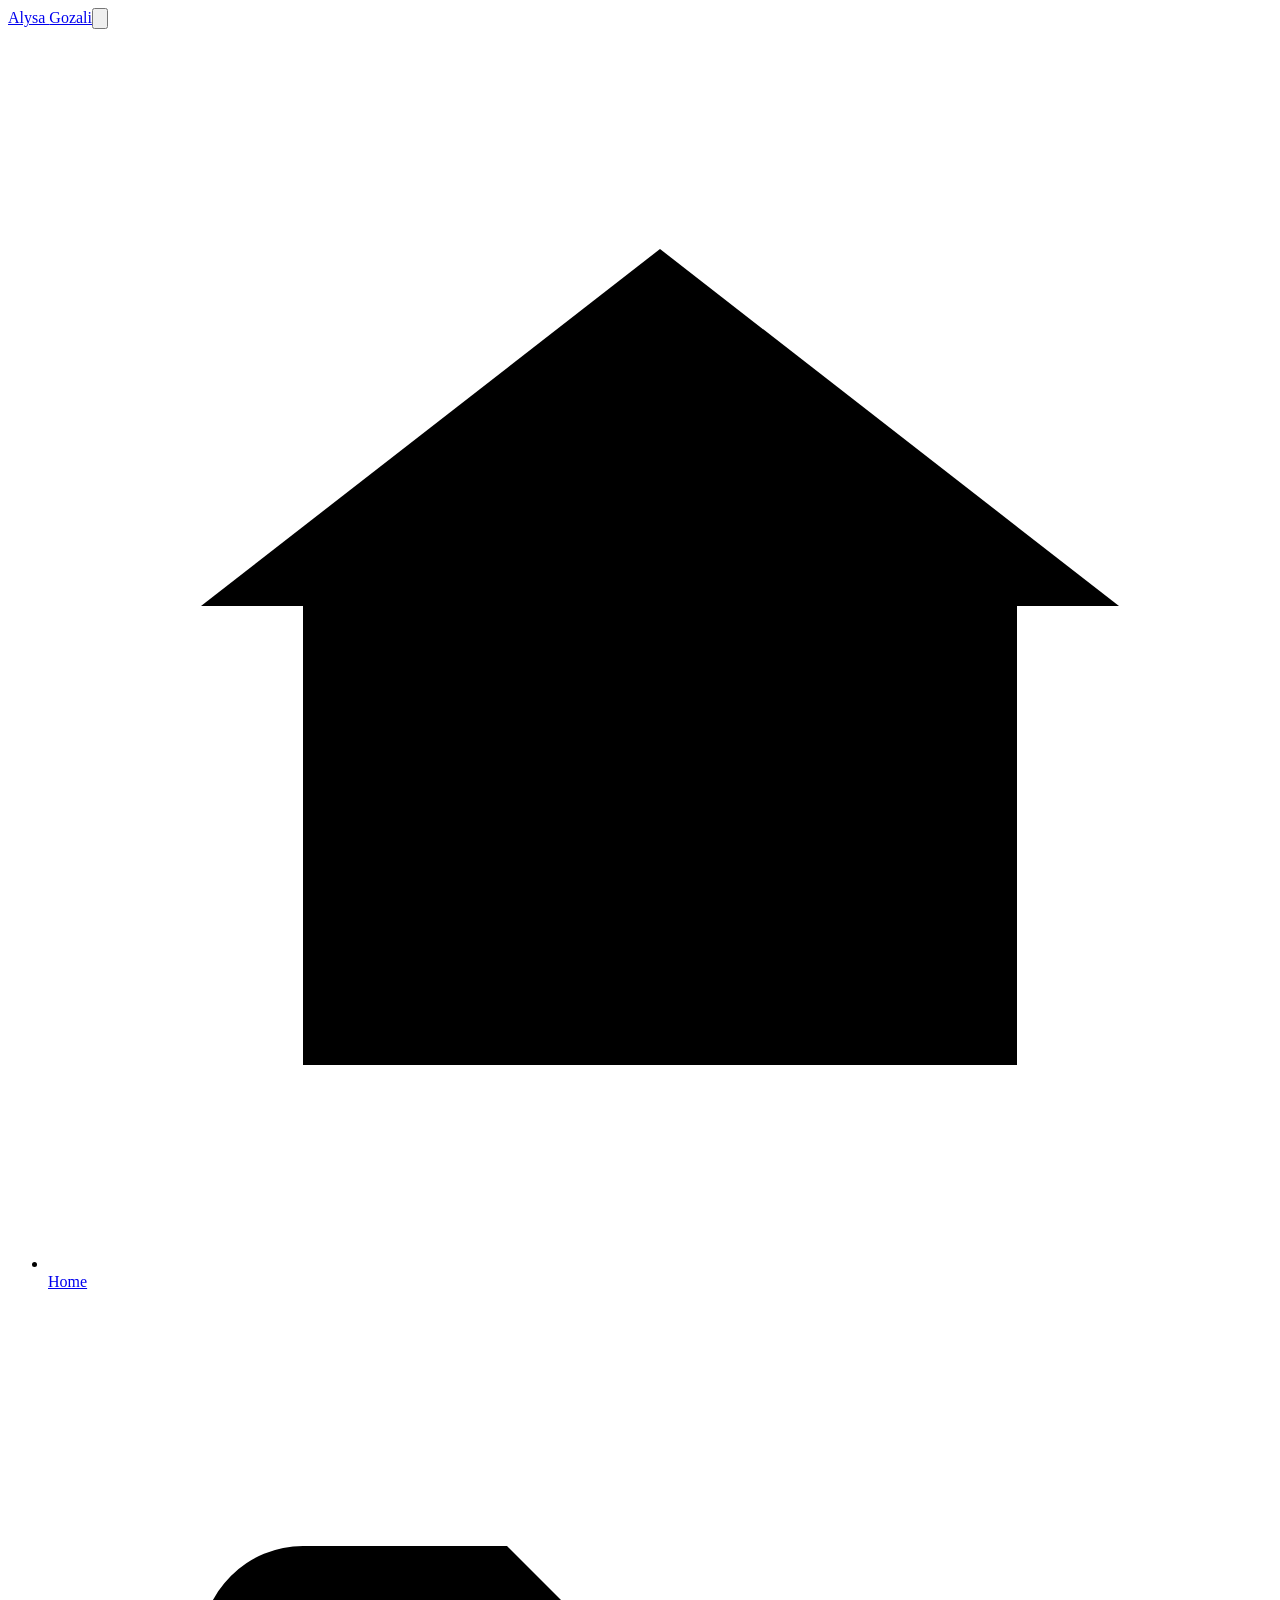
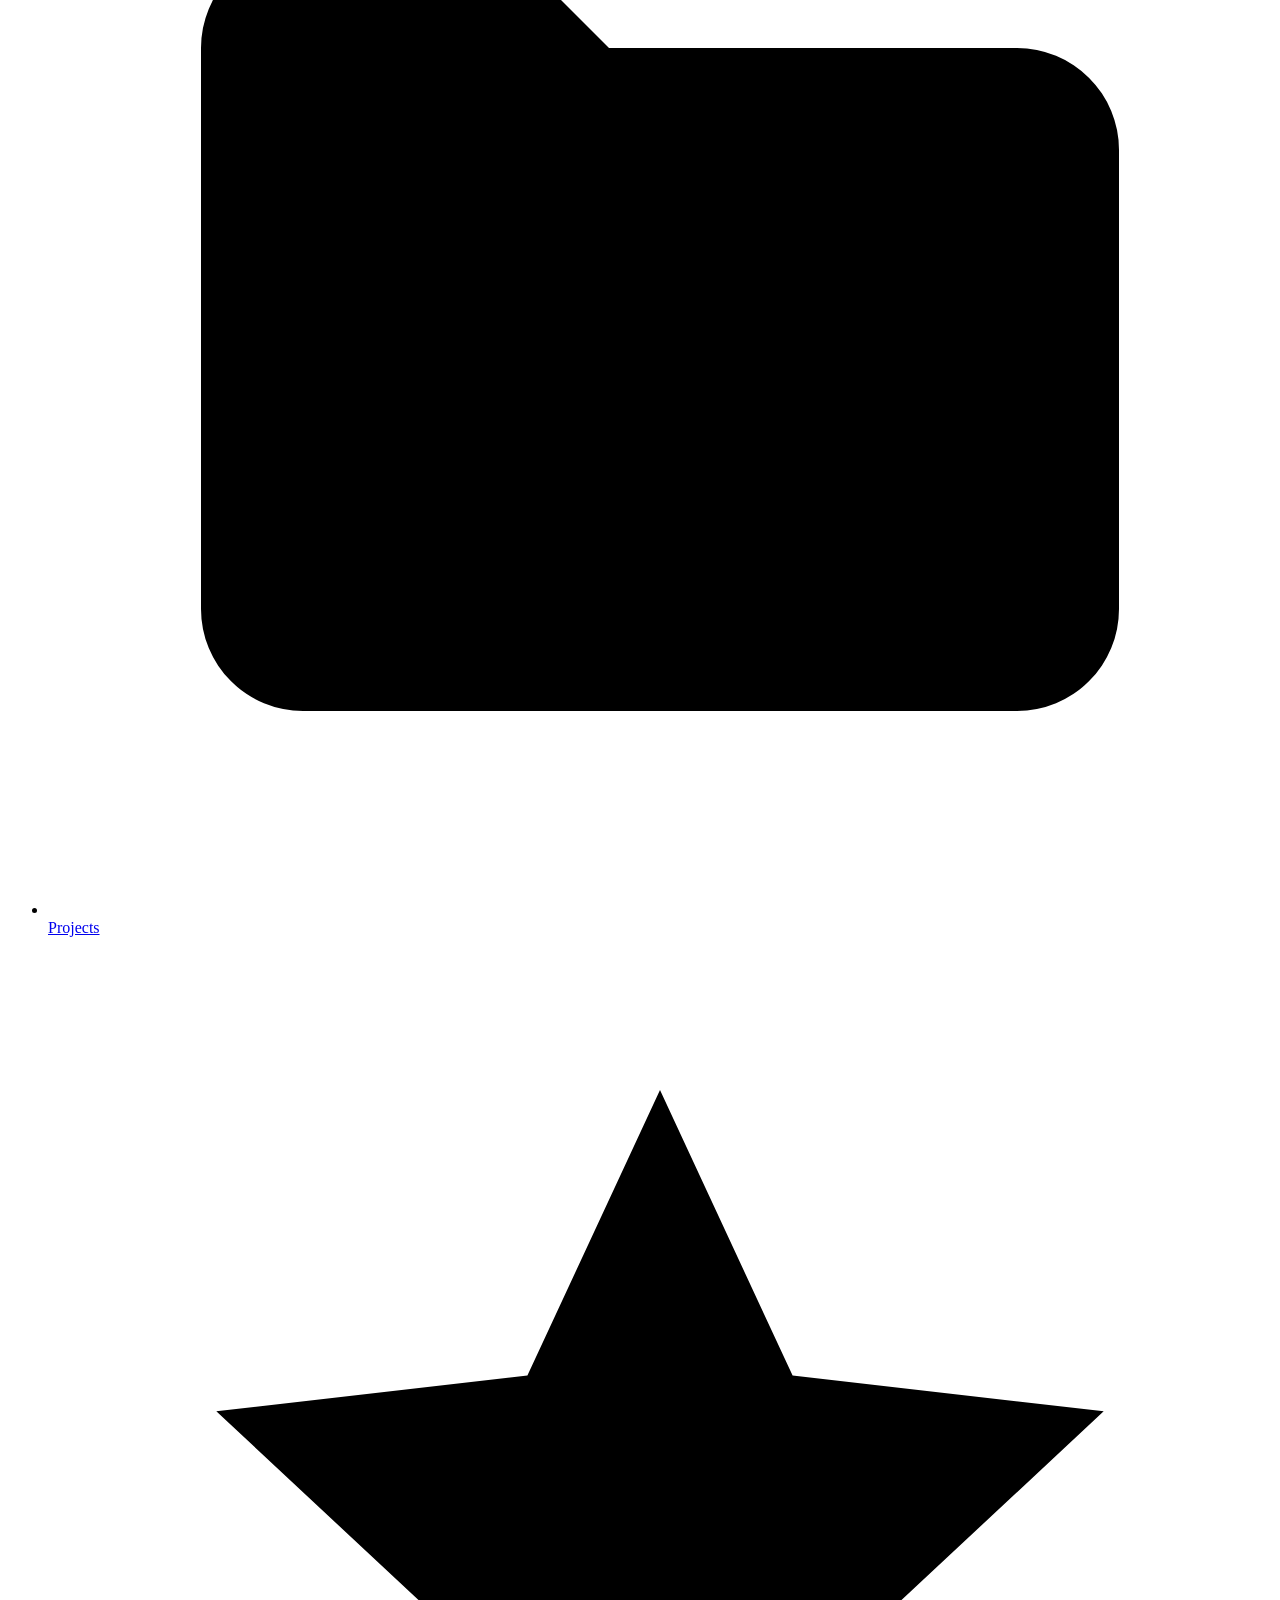
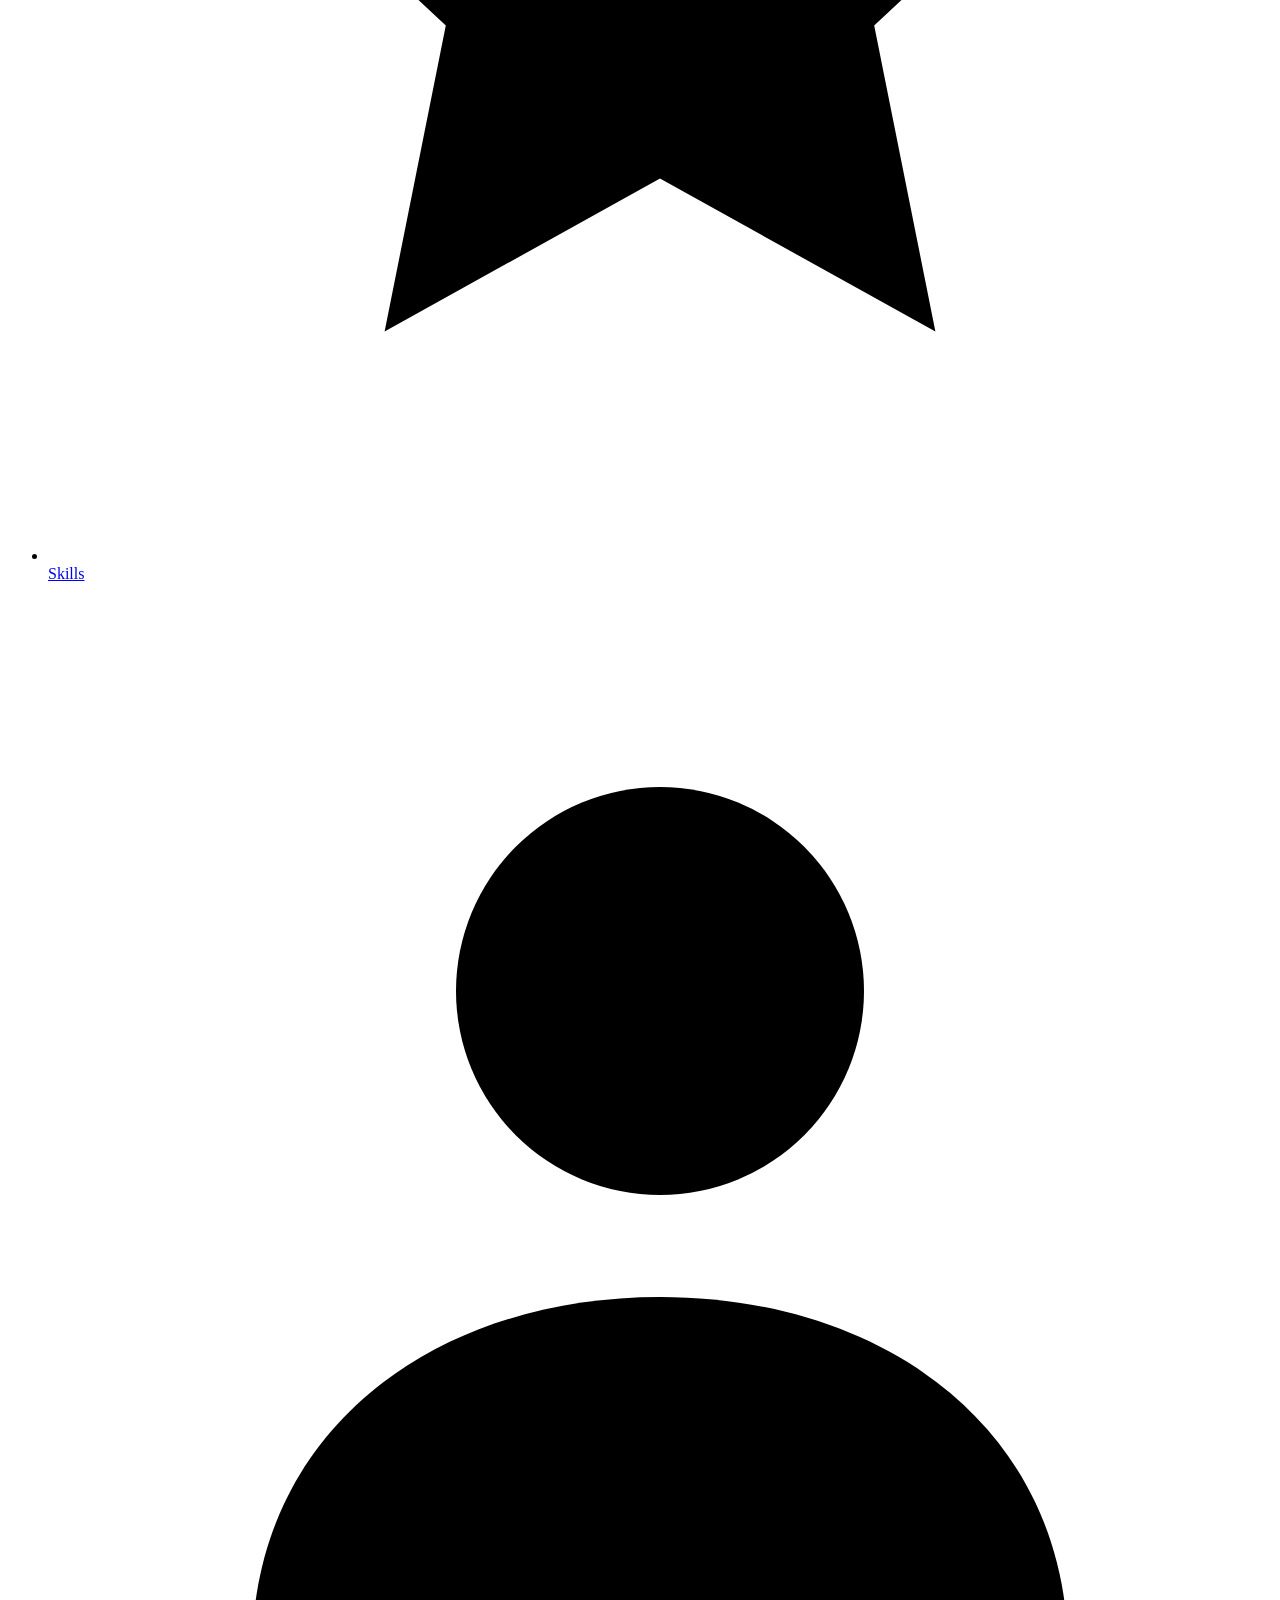
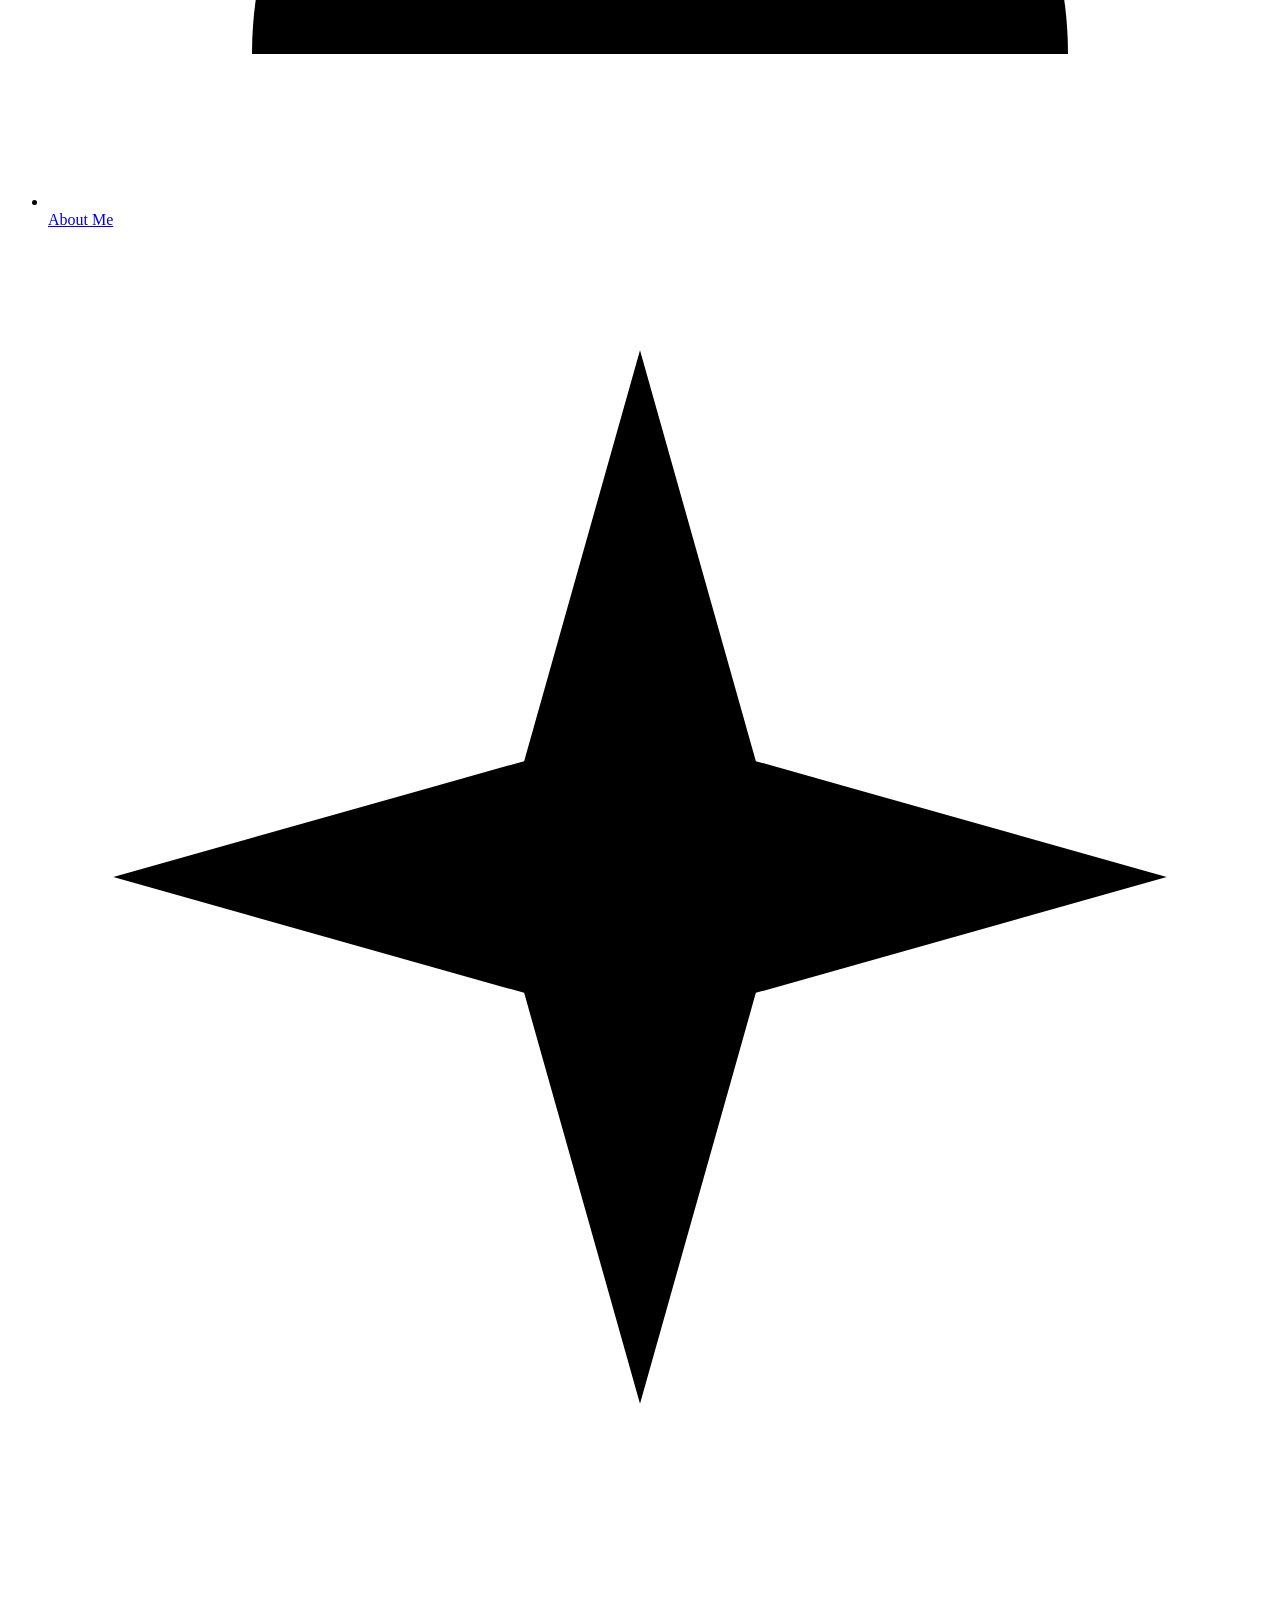
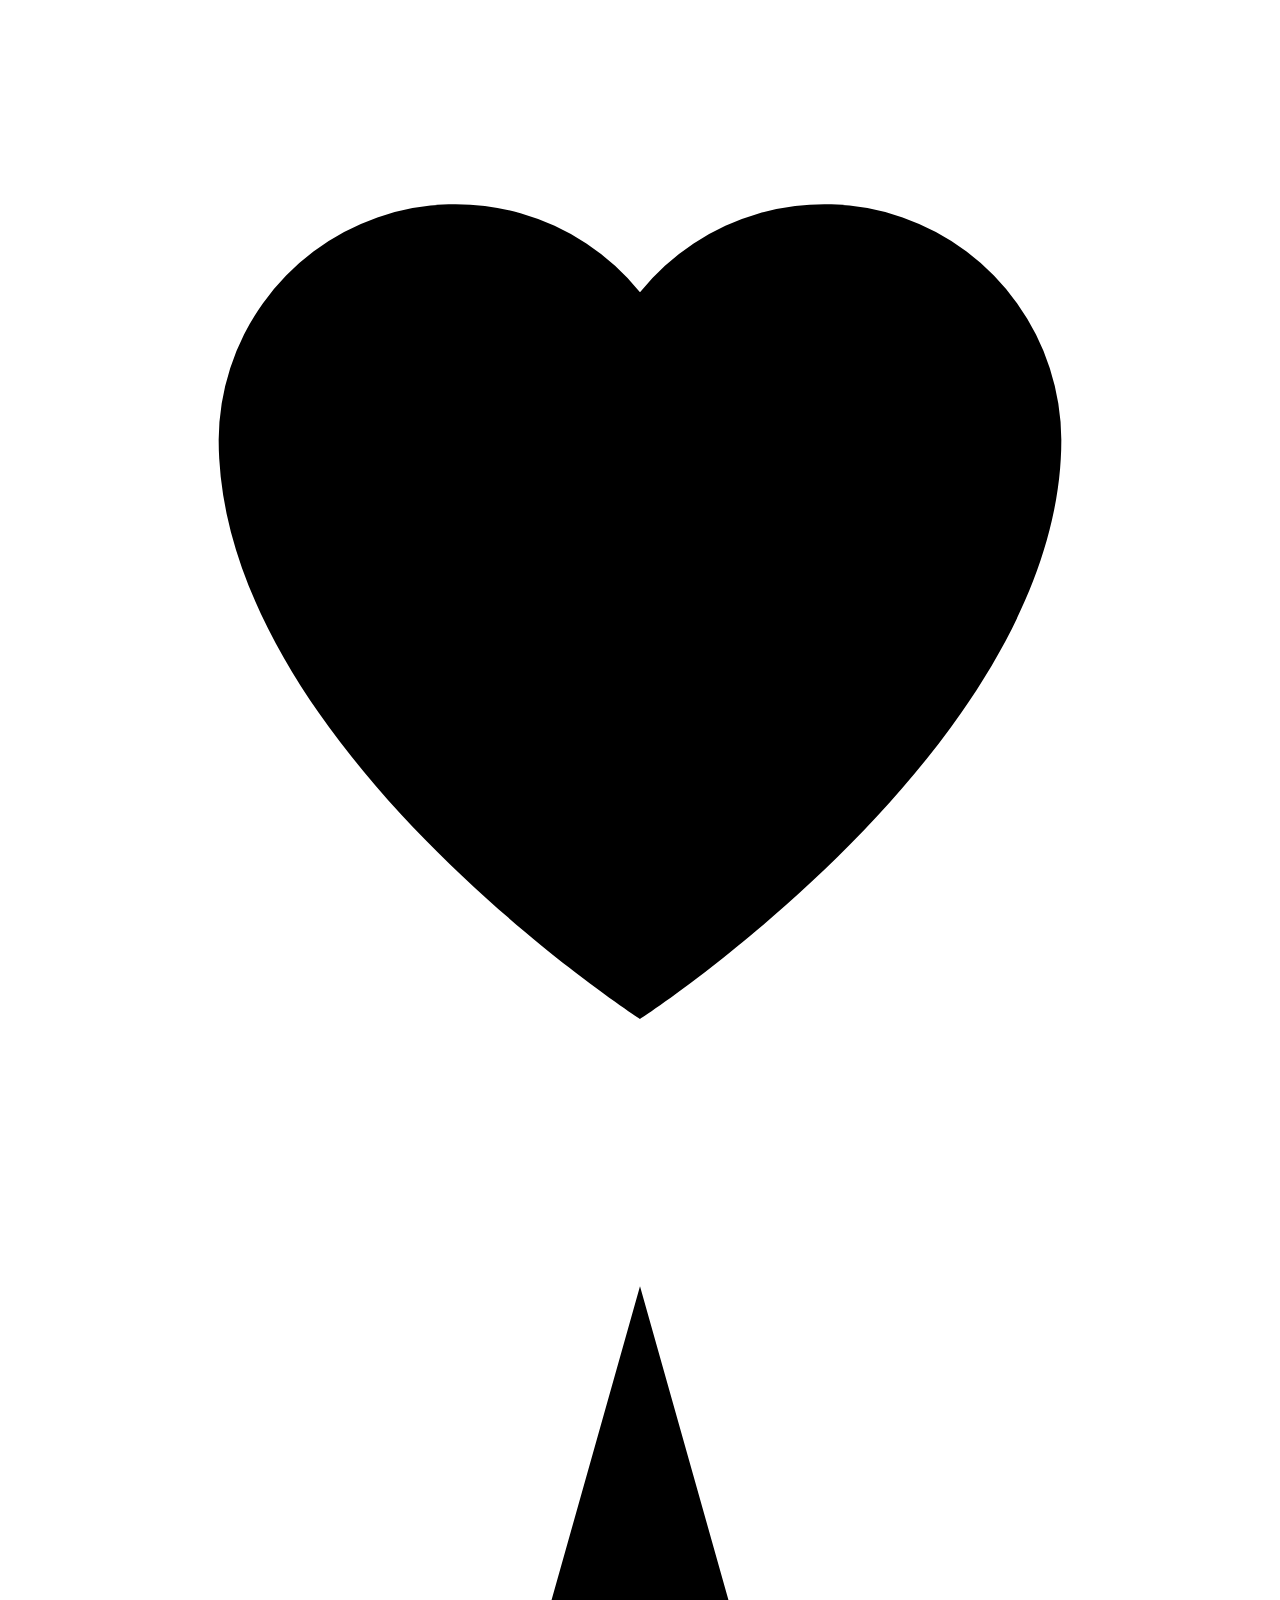
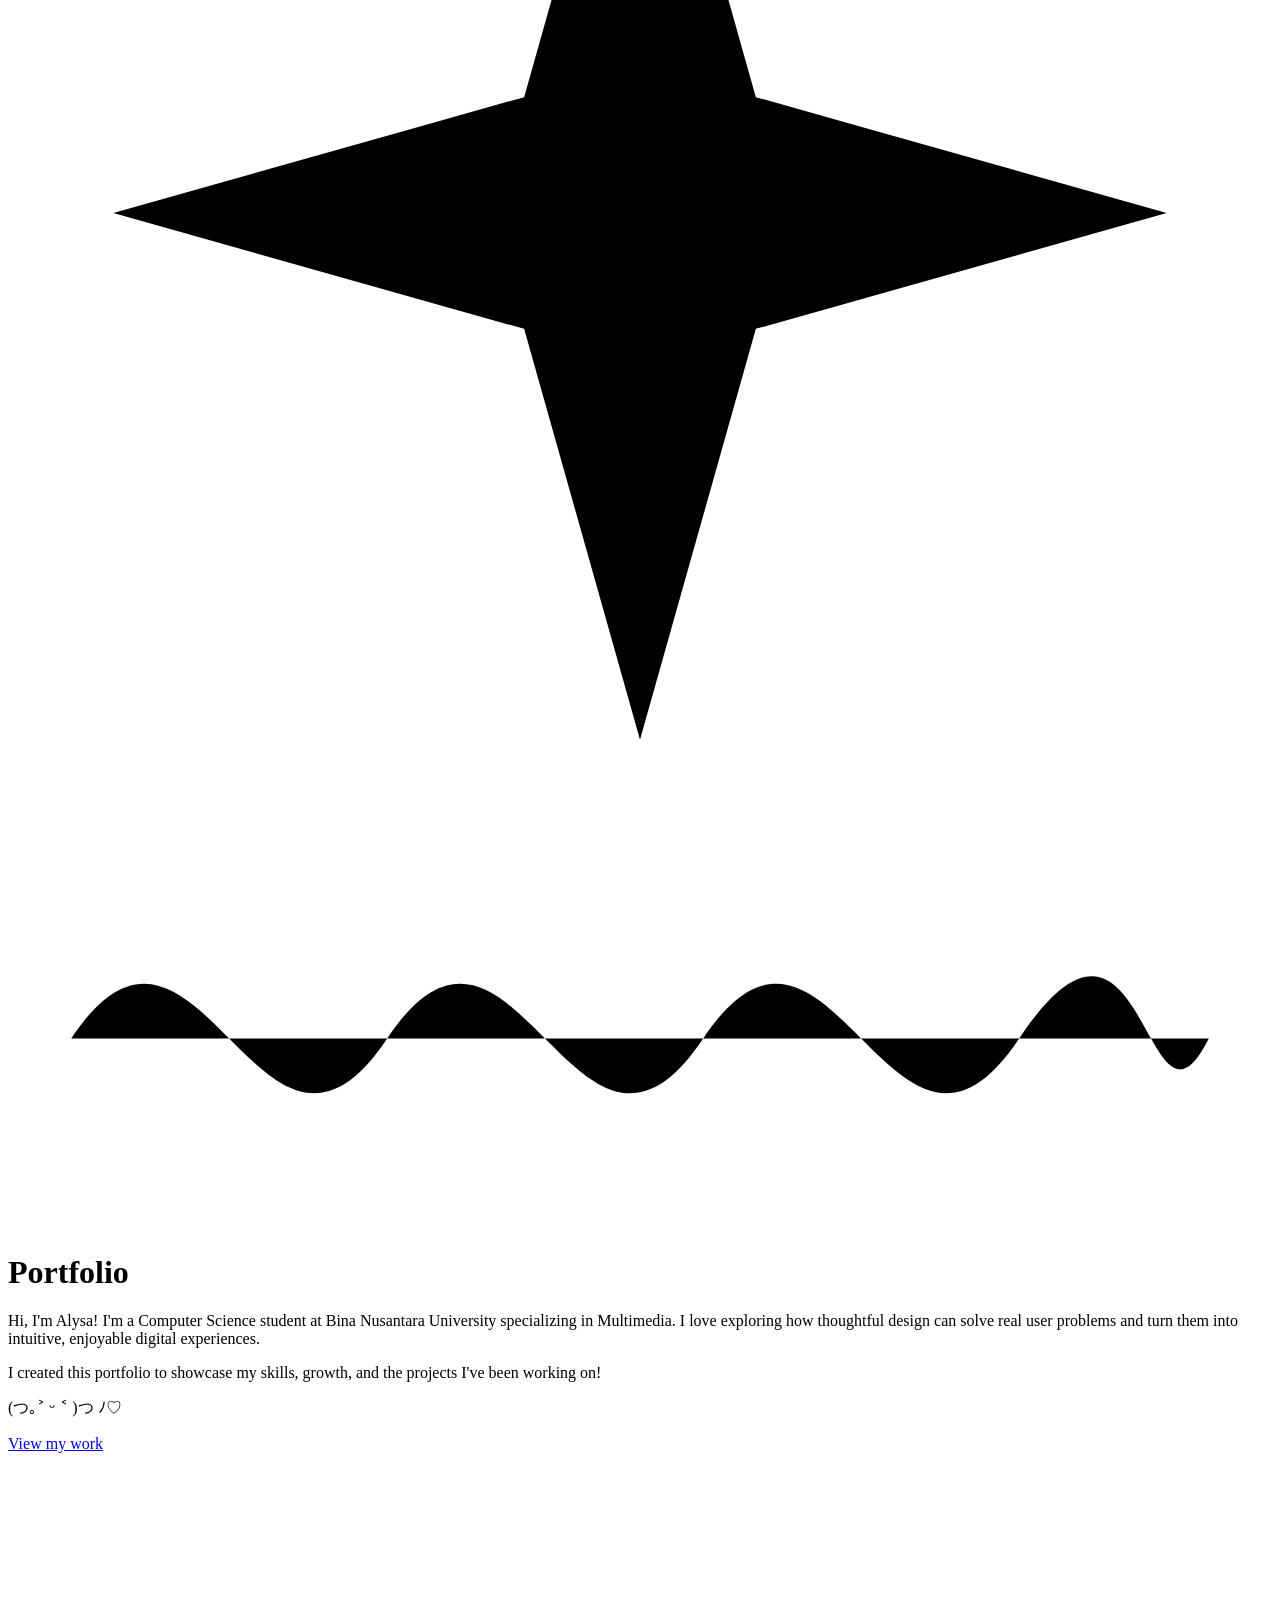
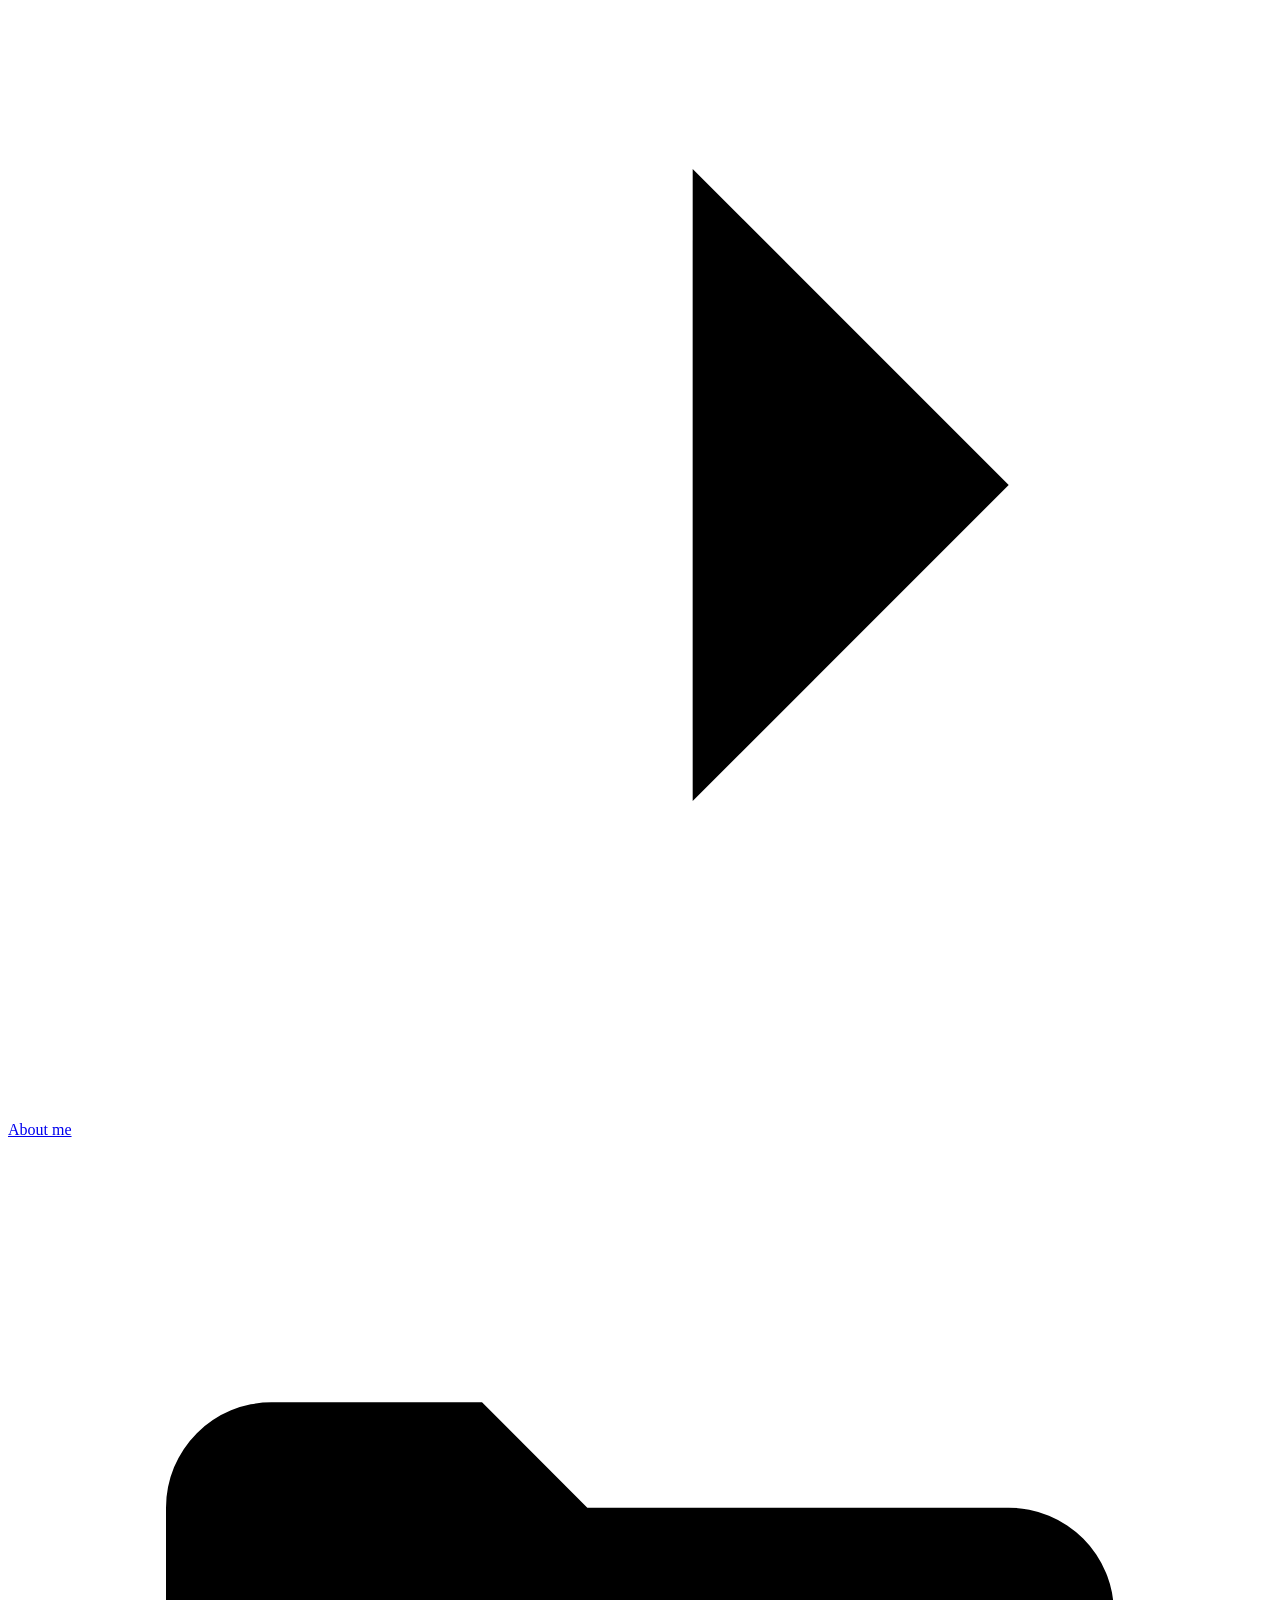
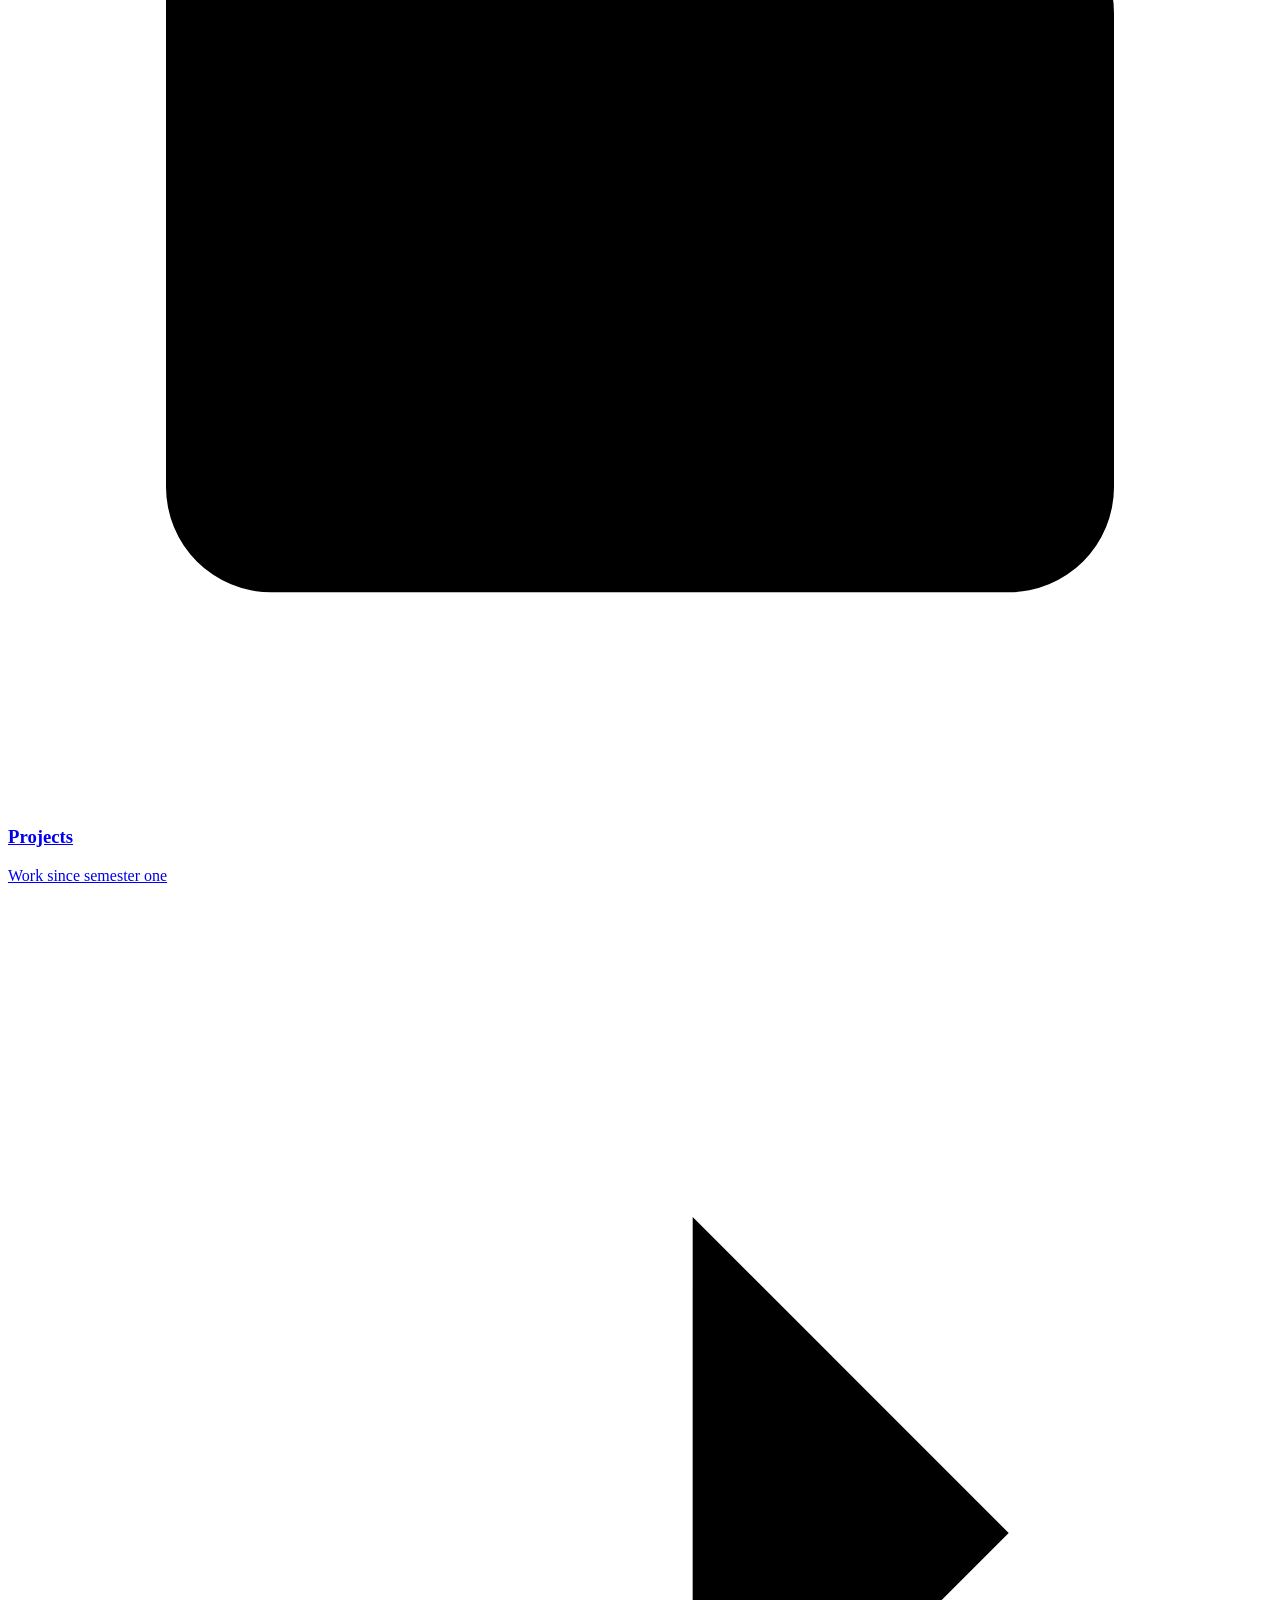
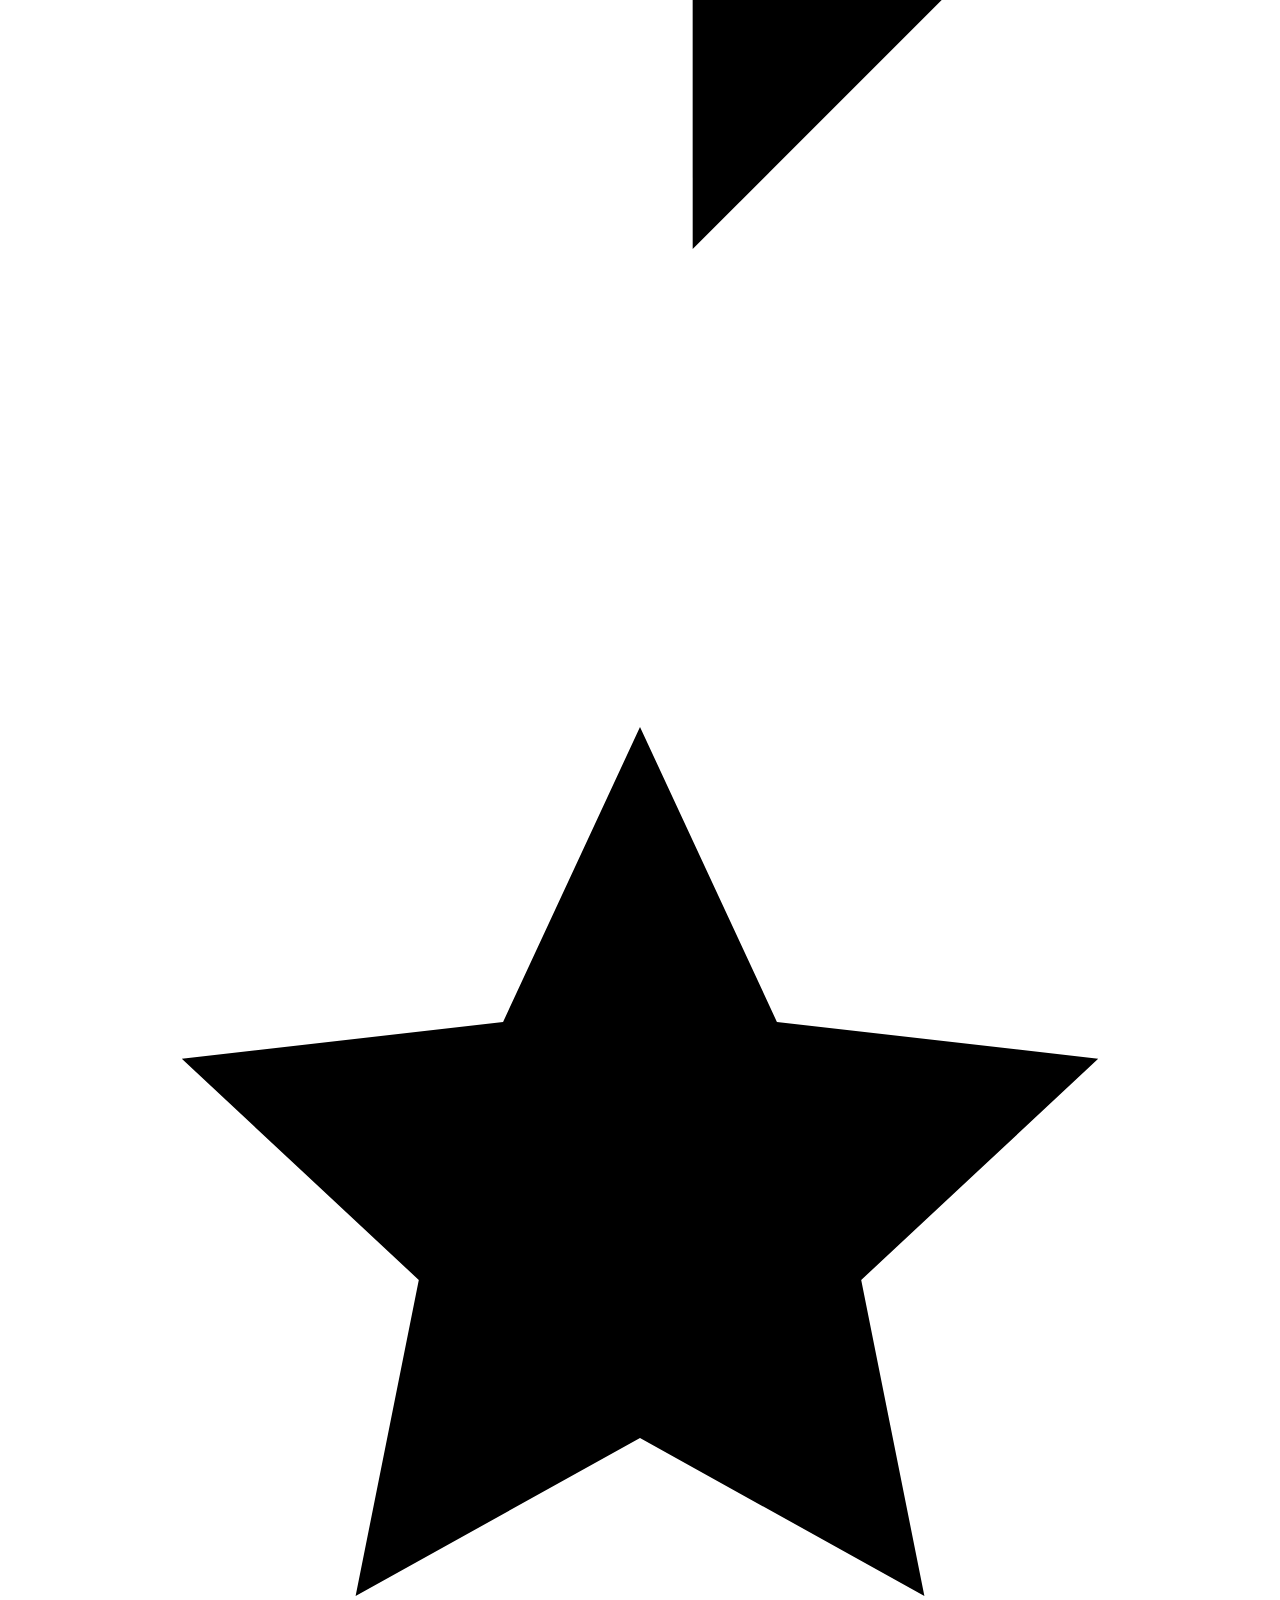
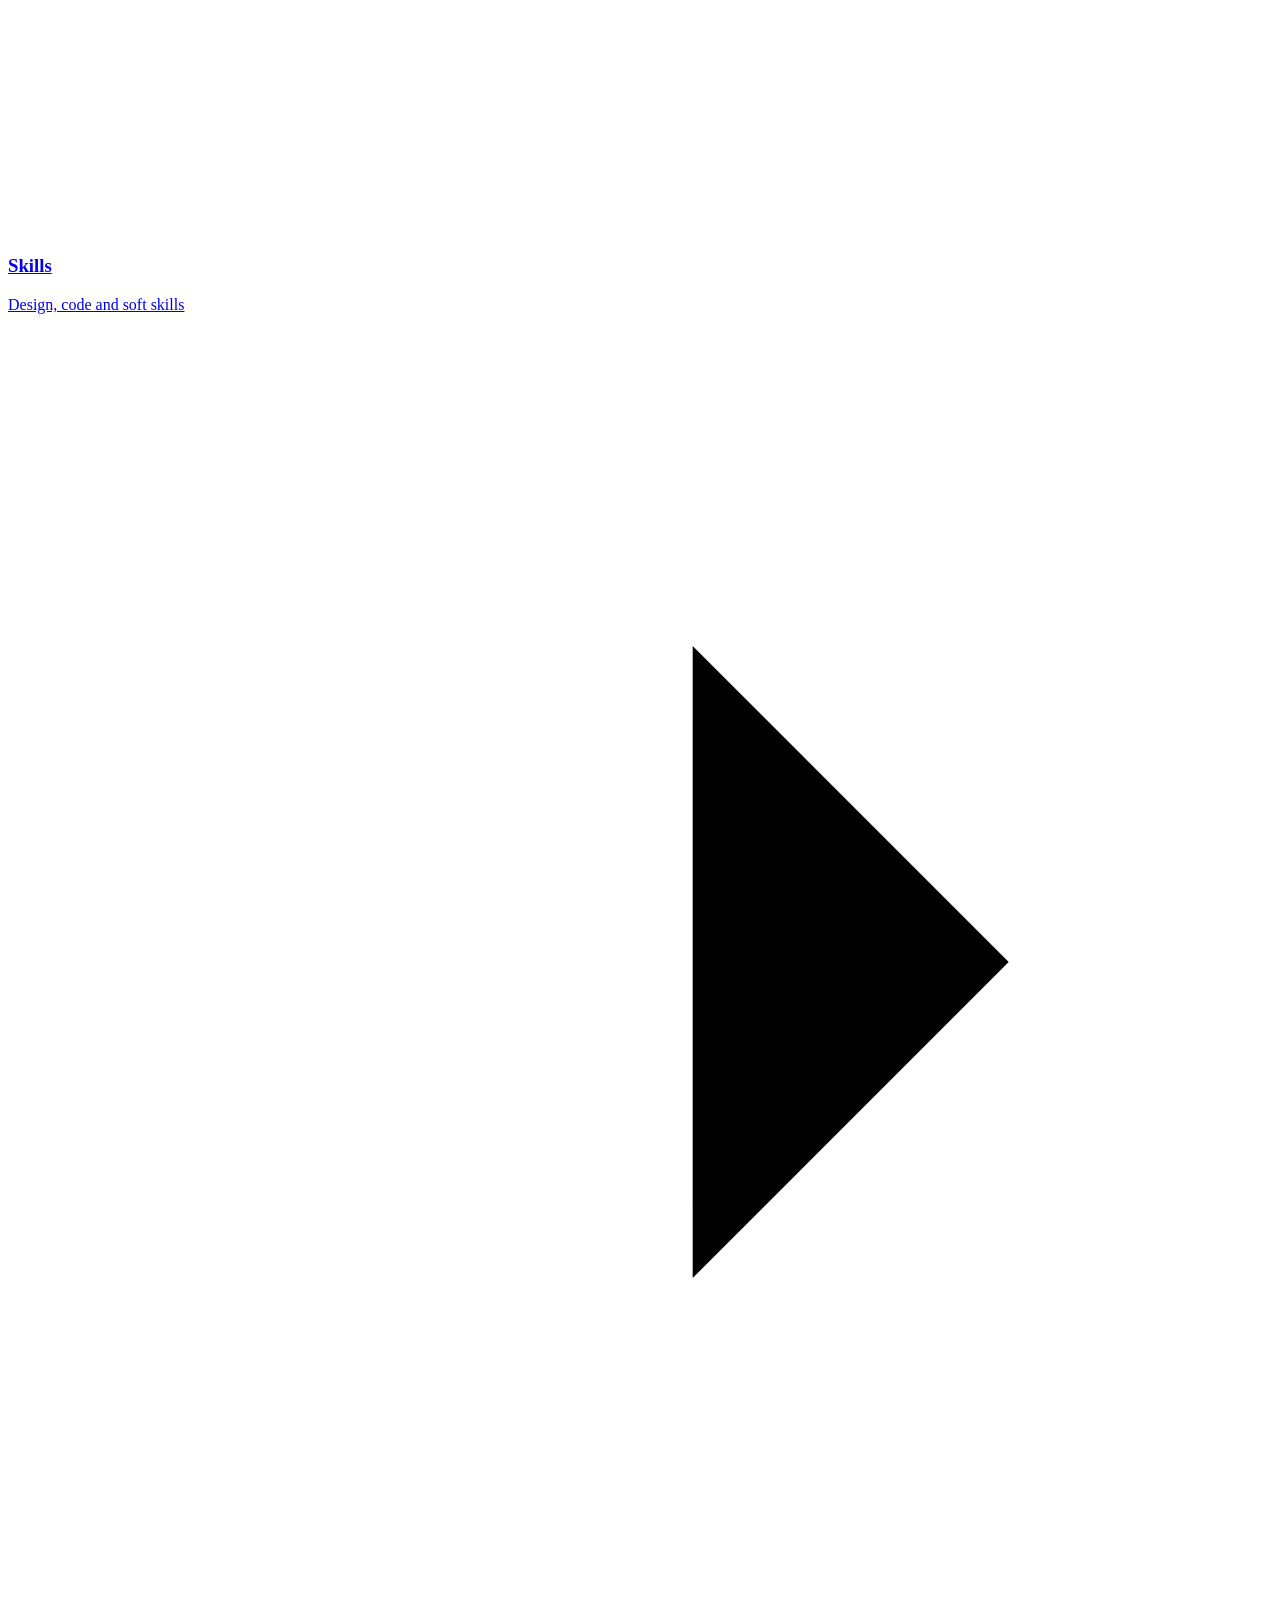
==== index.html @ a2940908 "Add files via upload codes" ====
<!DOCTYPE html>
<html lang="en"><head><meta charset="utf-8"><meta name="viewport" content="width=device-width, initial-scale=1"><meta name="theme-color" content="#262626">
<title>Alysa Gozali | Portfolio</title><meta name="description" content="Portfolio of Alysa Gozali, Computer Science student and UI/UX designer.">
<link rel="preconnect" href="https://fonts.googleapis.com"><link rel="preconnect" href="https://fonts.gstatic.com" crossorigin>
<link href="https://fonts.googleapis.com/css2?family=Fjalla+One&family=Outfit:wght@400;500;600&display=swap" rel="stylesheet">
<link rel="stylesheet" href="css/style.css"></head>
<body>
<nav class="site-nav"><div class="container nav-inner"><a class="brand" href="index.html">Alysa <span>Gozali</span></a><button class="nav-toggle" aria-label="Toggle menu" aria-expanded="false"><svg class="icon" viewBox="0 0 24 24" aria-hidden="true"><path d="M4 7h16M4 12h16M4 17h16"/></svg></button><ul class="nav-links"><li><a href="index.html" class="active" aria-current=page><svg class="icon" viewBox="0 0 24 24" aria-hidden="true"><path d="M3 11l9-7 9 7"/><path d="M5 10v10h14V10"/><path d="M10 20v-6h4v6"/></svg>Home</a></li><li><a href="projects.html" class=""><svg class="icon" viewBox="0 0 24 24" aria-hidden="true"><path d="M3 7a2 2 0 012-2h4l2 2h8a2 2 0 012 2v9a2 2 0 01-2 2H5a2 2 0 01-2-2z"/></svg>Projects</a></li><li><a href="skills.html" class=""><svg class="icon" viewBox="0 0 24 24" aria-hidden="true"><path d="M12 3l2.6 5.6 6.1.7-4.5 4.2 1.2 6L12 16.5 6.6 19.5l1.2-6L3.3 9.3l6.1-.7z"/></svg>Skills</a></li><li><a href="about.html" class=""><svg class="icon" viewBox="0 0 24 24" aria-hidden="true"><circle cx="12" cy="8" r="4"/><path d="M4 21c0-4.4 3.6-7 8-7s8 2.6 8 7"/></svg>About Me</a></li></ul></div></nav>
<header class="hero"><div class="doodles" aria-hidden="true"><svg class="dd d1" viewBox="0 0 24 24"><path d="M12 2l2.2 7.8L22 12l-7.8 2.2L12 22l-2.2-7.8L2 12l7.8-2.2z"/></svg><svg class="dd d2" viewBox="0 0 24 24"><path d="M12 21s-8-5.2-8-11a4.5 4.5 0 018-2.8A4.5 4.5 0 0120 10c0 5.8-8 11-8 11z"/></svg><svg class="dd d3" viewBox="0 0 24 24"><path d="M12 2l2.2 7.8L22 12l-7.8 2.2L12 22l-2.2-7.8L2 12l7.8-2.2z"/></svg><svg class="dd d4" viewBox="0 0 40 12"><path d="M2 6c4-6 6 6 10 0s6 6 10 0 6 6 10 0 4 4 6 0"/></svg></div><div class="container hero-inner">
<div class="hero-text"><h1 class="hero-title">Portfolio</h1>
<p class="hero-lead">Hi, I'm <span class="mark">Alysa</span>! I'm a Computer Science student at Bina Nusantara University specializing in Multimedia. I love exploring how thoughtful design can solve real user problems and turn them into <span class="squig">intuitive, enjoyable</span> digital experiences.</p>
<p class="hero-sub">I created this portfolio to showcase my skills, growth, and the projects I've been working on!</p>
<p class="kaomoji">(つ｡˃ ᵕ ˂ )つ ﾉ♡</p>
<div class="cta-row"><a class="btn btn-primary" href="projects.html">View my work <svg class="icon" viewBox="0 0 24 24" aria-hidden="true"><path d="M5 12h14"/><path d="M13 6l6 6-6 6"/></svg></a><a class="btn btn-ghost" href="about.html">About me</a></div></div>
<div class="hero-tiles">
<a class="tile tile-projects" href="projects.html"><span class="tile-icon"><svg class="icon" viewBox="0 0 24 24" aria-hidden="true"><path d="M3 7a2 2 0 012-2h4l2 2h8a2 2 0 012 2v9a2 2 0 01-2 2H5a2 2 0 01-2-2z"/></svg></span><span><h3>Projects</h3><p>Work since semester one</p></span><svg class="icon arrow" viewBox="0 0 24 24" aria-hidden="true"><path d="M5 12h14"/><path d="M13 6l6 6-6 6"/></svg></a>
<a class="tile tile-skills" href="skills.html"><span class="tile-icon"><svg class="icon" viewBox="0 0 24 24" aria-hidden="true"><path d="M12 3l2.6 5.6 6.1.7-4.5 4.2 1.2 6L12 16.5 6.6 19.5l1.2-6L3.3 9.3l6.1-.7z"/></svg></span><span><h3>Skills</h3><p>Design, code and soft skills</p></span><svg class="icon arrow" viewBox="0 0 24 24" aria-hidden="true"><path d="M5 12h14"/><path d="M13 6l6 6-6 6"/></svg></a>
<a class="tile tile-about" href="about.html"><span class="tile-icon"><svg class="icon" viewBox="0 0 24 24" aria-hidden="true"><circle cx="12" cy="8" r="4"/><path d="M4 21c0-4.4 3.6-7 8-7s8 2.6 8 7"/></svg></span><span><h3>About Me</h3><p>Who I am and what I enjoy</p></span><svg class="icon arrow" viewBox="0 0 24 24" aria-hidden="true"><path d="M5 12h14"/><path d="M13 6l6 6-6 6"/></svg></a>
</div></div></header>
<section class="section" id="projects"><div class="container">
<div class="section-head reveal"><span class="section-tag">Projects</span><a class="link-more" href="projects.html">See all projects <svg class="icon" viewBox="0 0 24 24" aria-hidden="true"><path d="M5 12h14"/><path d="M13 6l6 6-6 6"/></svg></a></div>
<div class="featured" id="featured"></div></div></section>
<section class="section section-blue" id="stats"><div class="container"><span class="section-tag reveal">Stats</span>
<div class="stats-card reveal"><div class="stats-cols"><div><h3>Designing Skills</h3><div class="skill"><span class="skill-name">UI/UX Design</span><div class="bar "><i data-level="88"></i></div></div><div class="skill"><span class="skill-name">User Research</span><div class="bar "><i data-level="84"></i></div></div><div class="skill"><span class="skill-name">Problem Solving</span><div class="bar "><i data-level="80"></i></div></div><div class="skill"><span class="skill-name">Visual Design</span><div class="bar "><i data-level="88"></i></div></div></div><div><h3>Technical Skills</h3><div class="skill"><span class="skill-name">HTML</span><div class="bar "><i data-level="66"></i></div></div><div class="skill"><span class="skill-name">CSS</span><div class="bar "><i data-level="76"></i></div></div><div class="skill"><span class="skill-name">Java</span><div class="bar "><i data-level="45"></i></div></div><div class="skill"><span class="skill-name">Vue.js</span><div class="bar "><i data-level="55"></i></div></div></div></div>
<p class="note">Based on academic score and helped by AI to calculate averages.</p></div></div></section>
<footer class="footer"><div class="container"><div class="contact"><div><h2>Contact</h2><p>Open to internships and UI/UX opportunities.</p></div><div class="socials"><a href="mailto:alysagozali.12@gmail.com" aria-label="Email" title="Email" class="soc-email"><svg class="icon" viewBox="0 0 24 24" aria-hidden="true"><rect x="3" y="5" width="18" height="14" rx="2"/><path d="M3 7l9 6 9-6"/></svg></a><a href="https://www.linkedin.com/in/alysa-gozali-377388327/" aria-label="LinkedIn" title="LinkedIn" class="soc-linkedin" target="_blank" rel="noopener"><svg class="icon" viewBox="0 0 24 24" aria-hidden="true"><rect x="3" y="3" width="18" height="18" rx="3"/><path d="M8 11v5M8 8v.01M12 16v-5M12 13c0-1.5 1-2 2-2s2 .6 2 2v3"/></svg></a><a href="https://www.instagram.com/lys.g_/" aria-label="Instagram" title="Instagram" class="soc-instagram" target="_blank" rel="noopener"><svg class="icon" viewBox="0 0 24 24" aria-hidden="true"><rect x="3" y="3" width="18" height="18" rx="5"/><circle cx="12" cy="12" r="4"/><path d="M17.5 6.5v.01"/></svg></a><a href="https://github.com/AlysaG" aria-label="GitHub" title="GitHub" class="soc-github" target="_blank" rel="noopener"><svg class="icon" viewBox="0 0 24 24" aria-hidden="true"><path d="M9 19c-4 1.2-4-2-6-2.5M15 21v-3.2c0-1 .1-1.5-.5-2.2 2.8-.3 5.5-1.4 5.5-6a4.6 4.6 0 00-1.3-3.2 4.3 4.3 0 00-.1-3.2s-1-.3-3.4 1.3a11.7 11.7 0 00-6.2 0C6.6 3.8 5.6 4.1 5.6 4.1a4.3 4.3 0 00-.1 3.2A4.6 4.6 0 004.2 10.5c0 4.6 2.7 5.7 5.5 6-.6.6-.6 1.2-.5 2.2V21"/></svg></a></div></div><div class="copyright">&copy; <span id="year">2026</span> Alysa Gozali</div></div></footer>
<script src="js/projects-data.js"></script>
<script src="js/script.js"></script>
</body></html>
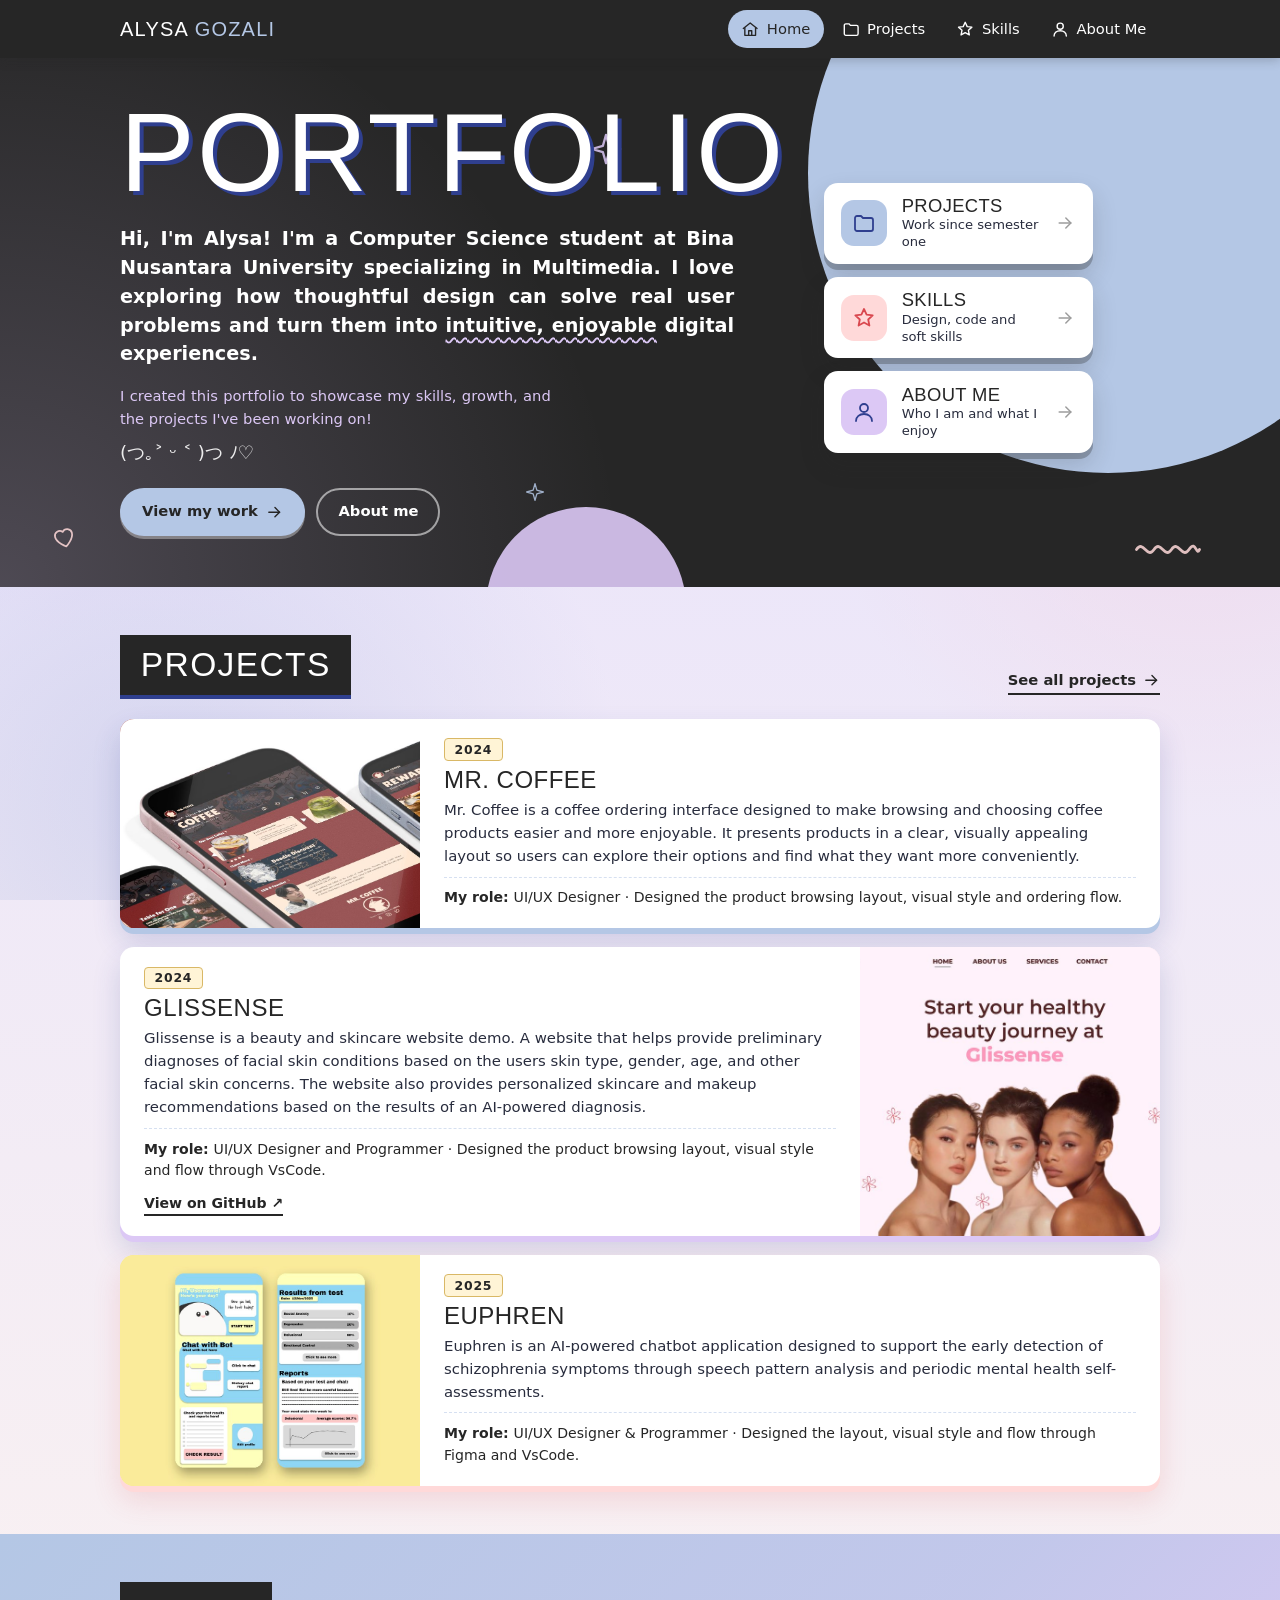
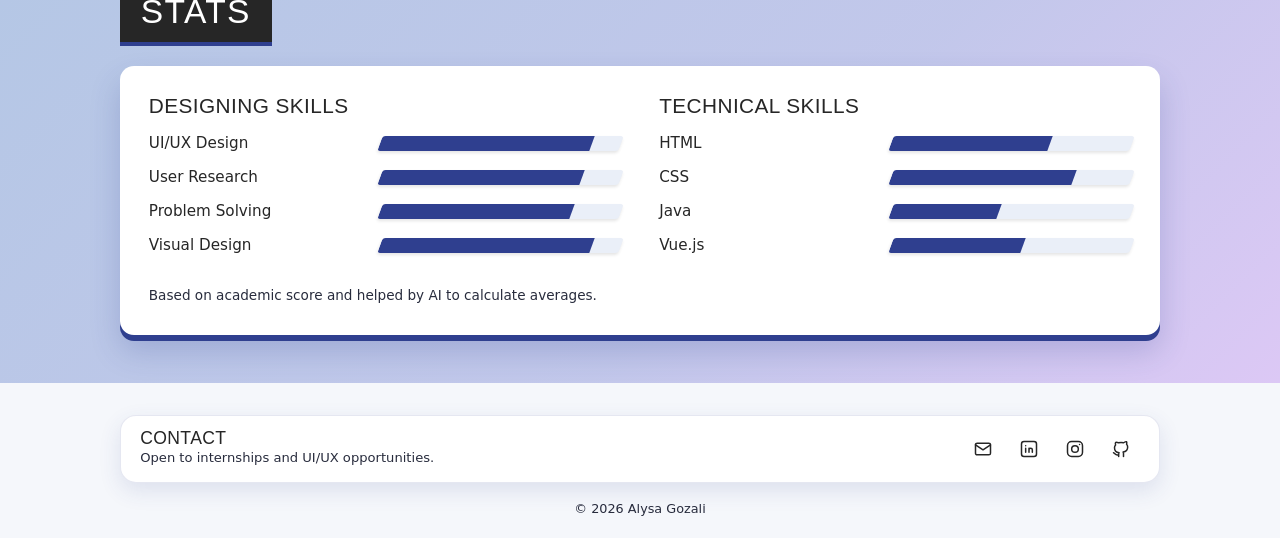
==== commit d2e0aeed: "Update index.html" ====
--- a/index.html
+++ b/index.html
@@ -8,7 +8,7 @@
 <nav class="site-nav"><div class="container nav-inner"><a class="brand" href="index.html">Alysa <span>Gozali</span></a><button class="nav-toggle" aria-label="Toggle menu" aria-expanded="false"><svg class="icon" viewBox="0 0 24 24" aria-hidden="true"><path d="M4 7h16M4 12h16M4 17h16"/></svg></button><ul class="nav-links"><li><a href="index.html" class="active" aria-current=page><svg class="icon" viewBox="0 0 24 24" aria-hidden="true"><path d="M3 11l9-7 9 7"/><path d="M5 10v10h14V10"/><path d="M10 20v-6h4v6"/></svg>Home</a></li><li><a href="projects.html" class=""><svg class="icon" viewBox="0 0 24 24" aria-hidden="true"><path d="M3 7a2 2 0 012-2h4l2 2h8a2 2 0 012 2v9a2 2 0 01-2 2H5a2 2 0 01-2-2z"/></svg>Projects</a></li><li><a href="skills.html" class=""><svg class="icon" viewBox="0 0 24 24" aria-hidden="true"><path d="M12 3l2.6 5.6 6.1.7-4.5 4.2 1.2 6L12 16.5 6.6 19.5l1.2-6L3.3 9.3l6.1-.7z"/></svg>Skills</a></li><li><a href="about.html" class=""><svg class="icon" viewBox="0 0 24 24" aria-hidden="true"><circle cx="12" cy="8" r="4"/><path d="M4 21c0-4.4 3.6-7 8-7s8 2.6 8 7"/></svg>About Me</a></li></ul></div></nav>
 <header class="hero"><div class="doodles" aria-hidden="true"><svg class="dd d1" viewBox="0 0 24 24"><path d="M12 2l2.2 7.8L22 12l-7.8 2.2L12 22l-2.2-7.8L2 12l7.8-2.2z"/></svg><svg class="dd d2" viewBox="0 0 24 24"><path d="M12 21s-8-5.2-8-11a4.5 4.5 0 018-2.8A4.5 4.5 0 0120 10c0 5.8-8 11-8 11z"/></svg><svg class="dd d3" viewBox="0 0 24 24"><path d="M12 2l2.2 7.8L22 12l-7.8 2.2L12 22l-2.2-7.8L2 12l7.8-2.2z"/></svg><svg class="dd d4" viewBox="0 0 40 12"><path d="M2 6c4-6 6 6 10 0s6 6 10 0 6 6 10 0 4 4 6 0"/></svg></div><div class="container hero-inner">
 <div class="hero-text"><h1 class="hero-title">Portfolio</h1>
-<p class="hero-lead">Hi, I'm <span class="mark">Alysa</span>! I'm a Computer Science student at Bina Nusantara University specializing in Multimedia. I love exploring how thoughtful design can solve real user problems and turn them into <span class="squig">intuitive, enjoyable</span> digital experiences.</p>
+<p class="hero-lead">Hi, I'm <span>Alysa</span>! I'm a Computer Science student at Bina Nusantara University specializing in Multimedia. I love exploring how thoughtful design can solve real user problems and turn them into <span class="squig">intuitive, enjoyable</span> digital experiences.</p>
 <p class="hero-sub">I created this portfolio to showcase my skills, growth, and the projects I've been working on!</p>
 <p class="kaomoji">(つ｡˃ ᵕ ˂ )つ ﾉ♡</p>
 <div class="cta-row"><a class="btn btn-primary" href="projects.html">View my work <svg class="icon" viewBox="0 0 24 24" aria-hidden="true"><path d="M5 12h14"/><path d="M13 6l6 6-6 6"/></svg></a><a class="btn btn-ghost" href="about.html">About me</a></div></div>
@@ -26,4 +26,4 @@
 <footer class="footer"><div class="container"><div class="contact"><div><h2>Contact</h2><p>Open to internships and UI/UX opportunities.</p></div><div class="socials"><a href="mailto:alysagozali.12@gmail.com" aria-label="Email" title="Email" class="soc-email"><svg class="icon" viewBox="0 0 24 24" aria-hidden="true"><rect x="3" y="5" width="18" height="14" rx="2"/><path d="M3 7l9 6 9-6"/></svg></a><a href="https://www.linkedin.com/in/alysa-gozali-377388327/" aria-label="LinkedIn" title="LinkedIn" class="soc-linkedin" target="_blank" rel="noopener"><svg class="icon" viewBox="0 0 24 24" aria-hidden="true"><rect x="3" y="3" width="18" height="18" rx="3"/><path d="M8 11v5M8 8v.01M12 16v-5M12 13c0-1.5 1-2 2-2s2 .6 2 2v3"/></svg></a><a href="https://www.instagram.com/lys.g_/" aria-label="Instagram" title="Instagram" class="soc-instagram" target="_blank" rel="noopener"><svg class="icon" viewBox="0 0 24 24" aria-hidden="true"><rect x="3" y="3" width="18" height="18" rx="5"/><circle cx="12" cy="12" r="4"/><path d="M17.5 6.5v.01"/></svg></a><a href="https://github.com/AlysaG" aria-label="GitHub" title="GitHub" class="soc-github" target="_blank" rel="noopener"><svg class="icon" viewBox="0 0 24 24" aria-hidden="true"><path d="M9 19c-4 1.2-4-2-6-2.5M15 21v-3.2c0-1 .1-1.5-.5-2.2 2.8-.3 5.5-1.4 5.5-6a4.6 4.6 0 00-1.3-3.2 4.3 4.3 0 00-.1-3.2s-1-.3-3.4 1.3a11.7 11.7 0 00-6.2 0C6.6 3.8 5.6 4.1 5.6 4.1a4.3 4.3 0 00-.1 3.2A4.6 4.6 0 004.2 10.5c0 4.6 2.7 5.7 5.5 6-.6.6-.6 1.2-.5 2.2V21"/></svg></a></div></div><div class="copyright">&copy; <span id="year">2026</span> Alysa Gozali</div></div></footer>
 <script src="js/projects-data.js"></script>
 <script src="js/script.js"></script>
-</body></html>+</body></html>
--- a/css/style.css
+++ b/css/style.css
@@ -0,0 +1,304 @@
+/* ============ Alysa Gozali — Portfolio ============ */
+:root{
+  --ink:#262626; --ink-soft:color-mix(in srgb,#262626 78%,#2f3f8f);
+  --blue:#b4c7e5; --blue-deep:#2f3f8f;
+  --lavender:#dcc8f5; --pink:#ffd9d9; --pink-deep:#d9484f;
+  --cream:#fff4d6; --cream-edge:#d9b866;
+  --radius:14px;
+  --shadow:0 4px 14px rgba(38,38,38,.15);
+  --shadow-lg:0 10px 26px rgba(38,38,38,.2);
+  --maxw:1040px;
+  --nav-h:58px;
+  --font-head:"Fjalla One","Oswald","Arial Narrow",Impact,sans-serif;
+  --font-body:"Outfit","Lexend","Segoe UI",system-ui,sans-serif;
+}
+*{box-sizing:border-box;margin:0;padding:0}
+html{scroll-behavior:smooth;-webkit-text-size-adjust:100%}
+body{font-family:var(--font-body);color:var(--ink);background:color-mix(in srgb,var(--blue) 14%,#fff);line-height:1.55;font-size:1rem;-webkit-font-smoothing:antialiased;overflow-x:hidden}
+body.no-scroll{overflow:hidden}
+img{max-width:100%;display:block}
+a{color:inherit;text-decoration:none}
+button{font:inherit;color:inherit}
+.container{width:min(100% - 2rem,var(--maxw));margin-inline:auto}
+h1,h2,h3{font-family:var(--font-head);font-weight:400;letter-spacing:.02em;line-height:1.1;text-transform:uppercase}
+.icon{width:1.25em;height:1.25em;fill:none;stroke:currentColor;stroke-width:1.8;stroke-linecap:round;stroke-linejoin:round;flex:none}
+:focus-visible{outline:3px solid var(--blue-deep);outline-offset:3px;border-radius:6px}
+
+/* ---------- Navigation ---------- */
+.site-nav{position:sticky;top:0;z-index:50;background:var(--ink);color:#fff;box-shadow:0 2px 10px rgba(38,38,38,.25)}
+.nav-inner{display:flex;align-items:center;justify-content:space-between;height:var(--nav-h)}
+.brand{font-family:var(--font-head);font-size:1.25rem;letter-spacing:.06em;text-transform:uppercase}
+.brand span{color:var(--blue)}
+.nav-links{display:flex;gap:.25rem;list-style:none}
+.nav-links a{display:flex;align-items:center;gap:.45rem;padding:.45rem .85rem;border-radius:999px;font-weight:500;font-size:.92rem;color:#fff;transition:background .2s,color .2s}
+.nav-links a:hover{background:rgba(255,255,255,.12);color:#fff}
+.nav-links a.active{background:var(--blue);color:var(--ink)}
+.nav-toggle{display:none;background:none;border:0;cursor:pointer;padding:.3rem;color:#fff}
+.nav-toggle .icon{width:26px;height:26px}
+
+/* ---------- Hero ---------- */
+.hero{position:relative;background:var(--ink);color:#fff;overflow:hidden;padding:2.6rem 0 3.2rem}
+.hero::before{content:"";position:absolute;right:-10%;top:-35%;width:min(52vw,600px);aspect-ratio:1;border-radius:50%;background:var(--blue)}
+.hero-inner{position:relative;display:grid;grid-template-columns:1.2fr .8fr;gap:2.4rem;align-items:center}
+.hero-title{font-size:clamp(3rem,9.5vw,7rem);line-height:.95;text-shadow:4px 4px 0 rgba(38,38,38,.35);margin-bottom:1.2rem}
+.hero-lead{font-size:clamp(1rem,1.5vw,1.2rem);font-weight:600;max-width:36ch;line-height:1.5}
+.hero-sub{margin-top:1rem;font-size:.92rem;font-weight:500;color:var(--lavender);max-width:46ch}
+.kaomoji{margin-top:.5rem;font-size:.95rem;opacity:.9}
+.cta-row{display:flex;gap:.7rem;margin-top:1.3rem;flex-wrap:wrap}
+.btn{display:inline-flex;align-items:center;gap:.45rem;padding:.65rem 1.25rem;border-radius:999px;font-weight:600;font-size:.92rem;border:2px solid transparent;cursor:pointer;transition:transform .2s,box-shadow .2s,background .2s}
+.btn-primary{background:var(--blue);color:var(--ink)}
+.btn-primary:hover{transform:translateY(-2px);box-shadow:var(--shadow)}
+.btn-ghost{border-color:rgba(255,255,255,.55);color:#fff}
+.btn-ghost:hover{background:rgba(255,255,255,.12)}
+.hero-tiles{display:grid;gap:.8rem}
+.tile{display:flex;align-items:center;gap:.9rem;background:#fff;color:var(--ink);padding:.85rem 1.1rem;border-radius:var(--radius);box-shadow:var(--shadow-lg);transition:transform .25s}
+.tile:hover{transform:translateX(-6px)}
+.tile-icon{width:46px;height:46px;border-radius:13px;display:grid;place-items:center;flex:none}
+.tile-icon .icon{width:24px;height:24px}
+.tile h3{font-size:1.15rem}
+.tile p{font-size:.82rem;color:var(--ink-soft);line-height:1.3}
+.tile-projects .tile-icon{background:var(--blue);color:var(--blue-deep)}
+.tile-skills .tile-icon{background:var(--pink);color:var(--pink-deep)}
+.tile-about .tile-icon{background:var(--lavender);color:var(--blue-deep)}
+.tile .arrow{margin-left:auto;opacity:.45}
+
+/* ---------- Sections ---------- */
+.section{padding:3rem 0}
+.section-blue{background:var(--blue)}
+.section-tag{display:inline-block;background:var(--ink);color:#fff;font-family:var(--font-head);text-transform:uppercase;letter-spacing:.04em;font-size:clamp(1.5rem,3vw,2.1rem);padding:.25rem 1.3rem;box-shadow:var(--shadow);margin-bottom:1.5rem}
+.section-head{display:flex;justify-content:space-between;align-items:flex-end;gap:1rem;flex-wrap:wrap;margin-bottom:1.5rem}
+.section-head .section-tag{margin-bottom:0}
+.link-more{display:inline-flex;align-items:center;gap:.35rem;font-weight:600;font-size:.92rem;border-bottom:2px solid var(--ink);padding-bottom:1px;transition:gap .2s}
+.link-more:hover{gap:.6rem}
+
+/* ---------- Placeholder / image helpers ---------- */
+.ph{position:absolute;inset:0;display:grid;place-items:center;text-align:center;padding:.6rem;font-family:var(--font-head);text-transform:uppercase;letter-spacing:.05em;color:#fff;font-size:1.1rem;text-shadow:1px 1px 0 rgba(38,38,38,.25)}
+img+.ph,.ph+img{}
+.photo img{object-position:center 18%}
+.prow-media img,.peek img,.hobby-img img,.photo img{position:absolute;inset:0;width:100%;height:100%;object-fit:cover}
+.hobby-img img{opacity:0;transition:none}
+.hobby-img:has(img) .icon{display:none}
+.hobby-img img.on{opacity:1}
+.hobby-img:hover img:nth-of-type(2),.hobby:focus-within .hobby-img img:nth-of-type(2){opacity:1}
+.hobby-img:hover img:nth-of-type(1):not(:only-of-type),.hobby:focus-within .hobby-img img:nth-of-type(1):not(:only-of-type){opacity:0}
+.m-shot img{display:block;width:100%;height:auto}
+
+/* ---------- Featured rows (home) ---------- */
+.featured{display:grid;gap:1.2rem}
+.prow{display:grid;grid-template-columns:300px 1fr;background:#fff;border-radius:var(--radius);box-shadow:var(--shadow);overflow:hidden;transition:transform .25s,box-shadow .25s}
+.prow:hover{transform:translateY(-3px);box-shadow:var(--shadow-lg)}
+.prow-media{position:relative;min-height:190px;background:var(--c,var(--blue-deep))}
+.prow-body{padding:1.2rem 1.5rem;display:flex;flex-direction:column;justify-content:center;gap:.35rem}
+.prow-year{font-size:.8rem;font-weight:600;color:var(--blue-deep);letter-spacing:.06em}
+.prow-body h3{font-size:1.5rem}
+.prow-desc{font-size:.93rem;color:var(--ink-soft)}
+.prow-role{font-size:.88rem;margin-top:.2rem;padding-top:.6rem;border-top:1px dashed color-mix(in srgb,var(--blue) 55%,#fff)}
+
+/* ---------- Skill bars ---------- */
+.stats-card{background:#fff;border-radius:var(--radius);box-shadow:var(--shadow);padding:1.8rem}
+.stats-cols{display:grid;grid-template-columns:1fr 1fr;gap:2.4rem}
+.stats-cols h3,.skill-col h3{font-size:1.3rem;margin-bottom:.9rem}
+.skill{display:grid;grid-template-columns:minmax(0,1fr) minmax(0,1.1fr);align-items:center;gap:.8rem;margin-bottom:.65rem}
+.skill-name{font-weight:500;font-size:.95rem}
+.bar{height:15px;background:color-mix(in srgb,var(--blue) 28%,#fff);transform:skewX(-20deg);border-radius:3px;box-shadow:0 2px 3px rgba(38,38,38,.12);overflow:hidden}
+.bar i{display:block;height:100%;width:0;background:var(--ink);transition:width 1.1s cubic-bezier(.2,.7,.2,1)}
+.bar.pink{background:#fff}
+.note{margin-top:1.1rem;font-size:.85rem;color:var(--ink-soft)}
+
+/* ---------- Contact (small, transparent) ---------- */
+.footer{padding:2rem 0 0;position:relative;z-index:1}
+.contact{display:flex;justify-content:space-between;align-items:center;gap:1rem;flex-wrap:wrap;padding:.8rem 1.2rem;border-radius:16px;background:rgba(255,255,255,.35);border:1px solid rgba(255,255,255,.7);backdrop-filter:blur(10px);-webkit-backdrop-filter:blur(10px);box-shadow:0 2px 12px rgba(38,38,38,.08)}
+.contact h2{font-size:1.1rem}
+.contact p{font-size:.82rem;color:var(--ink-soft)}
+.socials{display:flex;gap:.5rem}
+.socials a{width:38px;height:38px;border-radius:50%;background:rgba(255,255,255,.7);display:grid;place-items:center;transition:transform .2s,background .2s,color .2s}
+.socials a:hover,.socials a:focus-visible{transform:translateY(-3px);background:var(--ink);color:#fff;box-shadow:var(--shadow)}
+.socials a.soc-linkedin:hover{background:var(--blue-deep)}
+.socials a.soc-instagram:hover{background:linear-gradient(45deg,var(--pink-deep),var(--blue-deep))}
+.socials a.soc-github:hover{background:var(--ink)}
+.socials a:active{transform:translateY(-1px)}
+.copyright{text-align:center;color:var(--ink-soft);padding:1rem 0 1.2rem;font-size:.8rem}
+
+/* ---------- Inner page headers ---------- */
+.head-dark{background:var(--ink);color:#fff;padding:2.2rem 0}
+.head-dark h1{font-size:clamp(2rem,5vw,3rem)}
+.page-head-grid{display:grid;grid-template-columns:auto 1fr;gap:2rem;align-items:center}
+.head-dark p{max-width:64ch;color:#fff;font-weight:500;font-size:.95rem}
+
+/* ---------- About ---------- */
+.about-head{background:var(--lavender);padding:2.4rem 0 4rem;box-shadow:0 3px 8px rgba(38,38,38,.1)}
+.about-grid{display:grid;grid-template-columns:1.5fr .7fr;gap:2.4rem;align-items:start}
+.about-head h1{font-size:clamp(2rem,5vw,3rem);margin-bottom:1.1rem}
+.about-head h2{font-family:var(--font-body);text-transform:none;font-size:1.5rem;font-weight:500;margin-bottom:.4rem;letter-spacing:0}
+.about-head p{max-width:60ch;font-weight:500;font-size:.96rem}
+.photo{position:relative;aspect-ratio:1;width:100%;max-width:250px;background:var(--lavender);box-shadow:var(--shadow-lg);border-radius:6px;margin-bottom:-6.5rem;justify-self:end;overflow:hidden}
+.hobbies{padding:3rem 0 3.5rem}
+.hobbies h2{font-family:var(--font-body);text-transform:none;font-weight:400;font-size:1.6rem;margin-bottom:1.4rem;letter-spacing:0}
+.hobby-row{display:flex;gap:2rem;flex-wrap:wrap}
+.hobby{text-align:center;width:120px;transition:transform .25s}
+
+.hobby-img{position:relative;width:120px;height:120px;border-radius:22px;box-shadow:var(--shadow);display:grid;place-items:center;margin-bottom:.6rem;overflow:hidden}
+.hobby-img .icon{width:46px;height:46px;stroke-width:1.5}
+.hobby span{font-size:1.05rem;font-weight:500}
+.h1{background:var(--ink);color:#fff}.h2{background:var(--blue);color:var(--blue-deep)}.h3{background:var(--cream);color:var(--ink)}
+
+/* ---------- Skills page ---------- */
+.skills-title-bar{background:linear-gradient(90deg,#fff 50%,var(--pink) 50%);padding-top:2.2rem}
+.skills-title-bar h1{font-size:clamp(2rem,5vw,3rem)}
+.skills-wrap{display:grid;grid-template-columns:1fr 1fr;background:linear-gradient(90deg,#fff 50%,var(--pink) 50%)}
+.skill-col{padding:1.6rem clamp(1.2rem,4vw,3.5rem) 3rem}
+.col-pink{background:var(--pink)}
+
+/* ---------- Projects page ---------- */
+.projects-body{background:var(--blue);padding:3rem 0 3.5rem}
+.folder-grid{display:grid;grid-template-columns:repeat(auto-fill,minmax(190px,1fr));gap:2.4rem 1.4rem}
+.folder{background:none;border:0;cursor:pointer;text-align:center;padding:0}
+.folder-art{position:relative;height:168px;width:160px;margin:0 auto .7rem}
+.back{position:absolute;left:-8px;top:50px;width:152px;height:108px;background:var(--cream-edge);border-radius:17px;box-shadow:var(--shadow)}
+.peek{position:absolute;left:16px;top:0;width:112px;height:92px;background:var(--c);border-radius:16px 16px 0 0;overflow:hidden;transition:transform .3s cubic-bezier(.2,.8,.2,1)}
+.peek .ph{font-size:.7rem;padding:.5rem .3rem;place-items:start center}
+.front{position:absolute;left:0;top:56px;width:152px;height:108px;background:var(--cream);border-radius:18px;box-shadow:0 4px 9px rgba(38,38,38,.18)}
+.folder:hover .peek,.folder:focus-visible .peek{transform:translateY(-18px)}
+.folder h3{font-family:var(--font-body);text-transform:none;font-size:1rem;font-weight:500;letter-spacing:0}
+.folder .yr{color:var(--ink-soft);font-size:.88rem}
+
+/* ---------- Project overlay ---------- */
+.modal{position:fixed;inset:0;z-index:100;display:grid;place-items:center;padding:1rem}
+.modal[hidden]{display:none}
+.modal-backdrop{position:absolute;inset:0;background:rgba(38,38,38,.6);backdrop-filter:blur(3px);opacity:0;transition:opacity .22s}
+.modal-card{position:relative;width:min(100%,900px);max-height:90vh;overflow:hidden;background:#fff;border-radius:18px;box-shadow:0 20px 50px rgba(38,38,38,.35);display:grid;grid-template-columns:1.1fr 1fr;opacity:0;transform:translateY(16px) scale(.98);transition:opacity .22s,transform .22s}
+.modal.show .modal-backdrop{opacity:1}
+.modal.show .modal-card{opacity:1;transform:none}
+.modal-close{position:absolute;top:.6rem;right:.6rem;z-index:2;width:36px;height:36px;border-radius:50%;border:0;background:rgba(255,255,255,.9);box-shadow:var(--shadow);cursor:pointer;font-size:1.4rem;line-height:1;display:grid;place-items:center}
+.modal-close:hover{background:var(--ink);color:#fff}
+.modal-media{display:flex;flex-direction:column;gap:.6rem;padding:.8rem;background:color-mix(in srgb,var(--blue) 22%,#fff);max-height:min(90vh,760px);overflow:auto}
+.m-shot{flex:none;position:relative;background:var(--c);border-radius:12px;overflow:hidden;min-height:90px}
+.m-shot .ph{position:static;min-height:200px}
+.modal-body{padding:1.8rem 1.6rem 1.6rem;display:flex;flex-direction:column;gap:.5rem}
+.modal-body .chip{align-self:flex-start;font-size:.78rem;font-weight:600;padding:.15rem .7rem;border-radius:999px;background:color-mix(in srgb,var(--blue) 22%,#fff);color:var(--blue-deep)}
+.modal-body h2{font-size:1.9rem}
+.modal-body p{font-size:.95rem;color:var(--ink-soft)}
+.modal-body h4{font-family:var(--font-head);font-weight:400;text-transform:uppercase;letter-spacing:.05em;font-size:.95rem;margin-top:.8rem;padding-top:.8rem;border-top:1px dashed color-mix(in srgb,var(--blue) 55%,#fff)}
+.modal-body .role{font-weight:600;color:var(--ink)}
+
+/* ---------- Links ---------- */
+.m-links{display:flex;gap:.6rem;flex-wrap:wrap;margin-top:.6rem}
+.btn-link{display:inline-flex;align-items:center;padding:.5rem 1.1rem;border-radius:999px;background:var(--ink);color:#fff;font-weight:600;font-size:.88rem;transition:transform .2s,background .2s}
+.btn-link:hover{transform:translateY(-2px);background:var(--blue-deep)}
+.prow-link{align-self:flex-start;font-size:.88rem;font-weight:600;border-bottom:2px solid var(--ink);margin-top:.3rem}
+.prow-link:hover{color:var(--blue-deep);border-color:var(--blue-deep)}
+
+/* ---------- Reveal ---------- */
+.reveal{opacity:0;transform:translateY(18px);transition:opacity .6s ease,transform .6s ease}
+.reveal.in{opacity:1;transform:none}
+@media (prefers-reduced-motion:reduce){.reveal{opacity:1;transform:none;transition:none}.bar i{transition:none}html{scroll-behavior:auto}}
+
+/* ---------- Responsive ---------- */
+@media (max-width:900px){
+  .hero-inner{grid-template-columns:1fr}
+  .hero::before{width:85vw;right:-30%;top:auto;bottom:-20%}
+  .hero-tiles{grid-template-columns:repeat(3,1fr)}
+  .tile{flex-direction:column;text-align:center;padding:.9rem .6rem}
+  .tile .arrow{display:none}
+  .tile p{display:none}
+  .about-grid{grid-template-columns:1fr}
+  .photo{margin-bottom:-4.5rem;justify-self:start;max-width:200px}
+  .page-head-grid{grid-template-columns:1fr;gap:.8rem}
+  .skills-title-bar,.skills-wrap{background:#fff}
+  .skills-wrap{grid-template-columns:1fr}
+  .modal-card{grid-template-columns:1fr;overflow:auto}
+  .modal-media{max-height:none;overflow:visible}
+}
+@media (max-width:680px){
+  .nav-toggle{display:block}
+  .nav-links{position:absolute;top:var(--nav-h);left:0;right:0;background:var(--ink);flex-direction:column;padding:.6rem 1rem 1rem;gap:.2rem;display:none;box-shadow:0 10px 16px rgba(38,38,38,.25)}
+  .nav-links.open{display:flex}
+  .prow{grid-template-columns:1fr}
+  .prow-media{min-height:0;aspect-ratio:16/9}
+  .stats-cols{grid-template-columns:1fr;gap:1.6rem}
+  .stats-card{padding:1.2rem}
+  .section{padding:2.4rem 0}
+  .hero-tiles{gap:.5rem}
+  .hobby-row{gap:1.2rem}
+  .folder-grid{grid-template-columns:repeat(2,1fr);gap:2rem .6rem}
+  .contact{justify-content:center;text-align:center}
+}
+@media (max-width:380px){.skill{grid-template-columns:1fr}.hero-tiles{grid-template-columns:1fr}.tile{flex-direction:row;text-align:left}}
+
+/* ---------- Justified text ---------- */
+.hero-lead,.hero-sub,.about-head p{text-align:justify;text-justify:inter-word;hyphens:auto;-webkit-hyphens:auto}
+.hero-lead{max-width:46ch}
+.hero-sub{max-width:46ch}
+
+/* ---------- Homepage personality ---------- */
+.hero-title{transform:rotate(-1.5deg);transform-origin:left bottom;text-shadow:5px 5px 0 var(--blue-deep)}
+.mark{background:linear-gradient(transparent 55%,var(--pink) 55%,var(--pink) 92%,transparent 92%);padding:0 .15em;margin:0 -.1em;color:#fff}
+.squig{text-decoration:underline wavy var(--blue);text-decoration-thickness:2px;text-underline-offset:5px}
+.kaomoji{display:inline-block;font-size:1.15rem;transform-origin:left center;animation:wave 2.8s ease-in-out infinite}
+@keyframes wave{0%,100%{transform:rotate(0)}50%{transform:rotate(-4deg) translateX(4px)}}
+.doodles{position:absolute;inset:0;pointer-events:none;overflow:hidden}
+.dd{position:absolute;fill:none;stroke:#fff;stroke-width:1.6;stroke-linejoin:round;stroke-linecap:round;opacity:.85;animation:bob 5s ease-in-out infinite}
+.d1{width:34px;left:46%;top:14%;stroke:var(--blue)}
+.d2{width:26px;left:4%;bottom:7%;stroke:var(--pink);animation-delay:-1.5s;transform:rotate(-14deg)}
+.d3{width:20px;left:41%;bottom:16%;animation-delay:-3s}
+.d4{width:70px;right:6%;bottom:5%;stroke:var(--blue-deep);animation-delay:-2s}
+@keyframes bob{0%,100%{translate:0 0}50%{translate:0 -9px}}
+.btn-primary{box-shadow:3px 3px 0 #fff}
+.btn-primary:hover{transform:translate(-2px,-2px);box-shadow:5px 5px 0 #fff}
+.tile{box-shadow:5px 5px 0 rgba(38,38,38,.35);border:2px solid var(--ink)}
+.tile:nth-child(1){transform:rotate(-1.4deg)}
+.tile:nth-child(2){transform:rotate(1deg) translateX(14px)}
+.tile:nth-child(3){transform:rotate(-.6deg)}
+.tile:hover{transform:rotate(0) translateX(-6px);box-shadow:8px 8px 0 rgba(38,38,38,.35)}
+.tile:nth-child(2):hover{transform:rotate(0) translateX(8px)}
+.tile-icon{transition:transform .3s}
+.tile:hover .tile-icon{transform:rotate(-10deg) scale(1.08)}
+.prow{border:2px solid var(--ink);box-shadow:6px 6px 0 var(--ink);position:relative}
+.prow:nth-child(even){grid-template-columns:1fr 300px}
+.prow:nth-child(even) .prow-media{order:2}
+.prow:nth-child(odd){transform:rotate(-.35deg)}
+.prow:nth-child(even){transform:rotate(.35deg)}
+.prow:hover{transform:rotate(0) translateY(-3px);box-shadow:9px 9px 0 var(--ink)}
+.prow-year{align-self:flex-start;background:var(--cream);color:var(--ink);padding:.05rem .6rem;border-radius:4px;transform:rotate(-2deg)}
+.section-tag{transform:rotate(-1deg);box-shadow:4px 4px 0 var(--blue-deep)}
+.section-blue{background:var(--blue) radial-gradient(rgba(38,38,38,.12) 1.4px,transparent 1.5px) 0 0/18px 18px}
+.stats-card{border:2px solid var(--ink);box-shadow:6px 6px 0 var(--ink)}
+@media (max-width:900px){.d1{left:auto;right:12%;top:6%}.d3{display:none}.tile:nth-child(n){transform:none}.hero-lead,.hero-sub{max-width:none}}
+@media (max-width:680px){.prow:nth-child(even){grid-template-columns:1fr}.prow:nth-child(n){transform:none}.prow:nth-child(even) .prow-media{order:0}}
+@media (prefers-reduced-motion:reduce){.dd,.kaomoji{animation:none}}
+
+/* ---------- Neater pass: palette-only colours, straight layout, livelier backgrounds ---------- */
+body{background:
+  radial-gradient(circle at 8% 22%,rgba(220,200,245,.55) 0,transparent 32%),
+  radial-gradient(circle at 94% 48%,rgba(255,217,217,.6) 0,transparent 30%),
+  radial-gradient(circle at 12% 88%,rgba(180,199,229,.55) 0,transparent 34%),
+  color-mix(in srgb,var(--blue) 14%,#fff);background-attachment:fixed}
+.hero-title{transform:none;text-shadow:4px 4px 0 var(--blue-deep)}
+.mark{background:linear-gradient(transparent 58%,var(--pink-deep) 58%,var(--pink-deep) 90%,transparent 90%);opacity:1}
+.squig{text-decoration-color:var(--lavender)}
+.hero{background:radial-gradient(circle at 0% 100%,rgba(220,200,245,.22) 0,transparent 45%),var(--ink)}
+.hero::after{content:"";position:absolute;left:38%;bottom:-120px;width:200px;aspect-ratio:1;border-radius:50%;background:var(--lavender);opacity:.9;z-index:0}
+.d1{stroke:var(--lavender)}.d2{stroke:var(--pink)}.d3{stroke:var(--blue)}.d4{stroke:var(--pink)}
+.btn-primary{box-shadow:0 3px 0 rgba(255,255,255,.35)}
+.btn-primary:hover{transform:translateY(-2px);box-shadow:0 5px 0 rgba(255,255,255,.35)}
+.tile{border:0;box-shadow:0 6px 0 rgba(38,38,38,.28),0 12px 24px rgba(38,38,38,.18)}
+.tile:nth-child(n){transform:none}
+.tile:hover,.tile:nth-child(2):hover{transform:translateX(-6px);box-shadow:0 8px 0 rgba(38,38,38,.28),0 16px 28px rgba(38,38,38,.2)}
+.tile:hover .tile-icon{transform:none}
+.prow{border:0;box-shadow:0 6px 0 var(--blue),0 14px 28px rgba(47,63,143,.18)}
+.prow:nth-child(n){transform:none}
+.prow:hover{transform:translateY(-4px);box-shadow:0 8px 0 var(--blue),0 20px 34px rgba(47,63,143,.24)}
+.prow:nth-child(even){box-shadow:0 6px 0 var(--lavender),0 14px 28px rgba(47,63,143,.18)}
+.prow:nth-child(even):hover{box-shadow:0 8px 0 var(--lavender),0 20px 34px rgba(47,63,143,.24)}
+.prow:nth-child(3n){box-shadow:0 6px 0 var(--pink),0 14px 28px rgba(217,72,79,.16)}
+.prow:nth-child(3n):hover{box-shadow:0 8px 0 var(--pink),0 20px 34px rgba(217,72,79,.22)}
+.prow-year{background:var(--cream);border:1px solid var(--cream-edge);transform:none;font-size:.78rem}
+.section-tag{transform:none;box-shadow:0 4px 0 var(--blue-deep)}
+#projects{background:linear-gradient(180deg,rgba(220,200,245,.35),rgba(255,217,217,.25))}
+.section-blue{background:linear-gradient(135deg,var(--blue),color-mix(in srgb,var(--blue) 65%,var(--lavender)) 60%,var(--lavender)) ,var(--blue)}
+.stats-card{border:0;box-shadow:0 6px 0 var(--blue-deep),0 16px 30px rgba(47,63,143,.22)}
+.bar i{background:var(--blue-deep)}
+.contact{background:#fff;border:1px solid rgba(47,63,143,.12);box-shadow:0 8px 22px rgba(47,63,143,.12)}
+.about-head{background:linear-gradient(135deg,var(--lavender),color-mix(in srgb,var(--lavender) 55%,#fff))}
+.projects-body{background:linear-gradient(160deg,var(--blue),color-mix(in srgb,var(--blue) 65%,var(--lavender)) 55%,var(--lavender))}
+.skills-title-bar,.skills-wrap{background:linear-gradient(90deg,#fff 50%,var(--pink) 50%)}
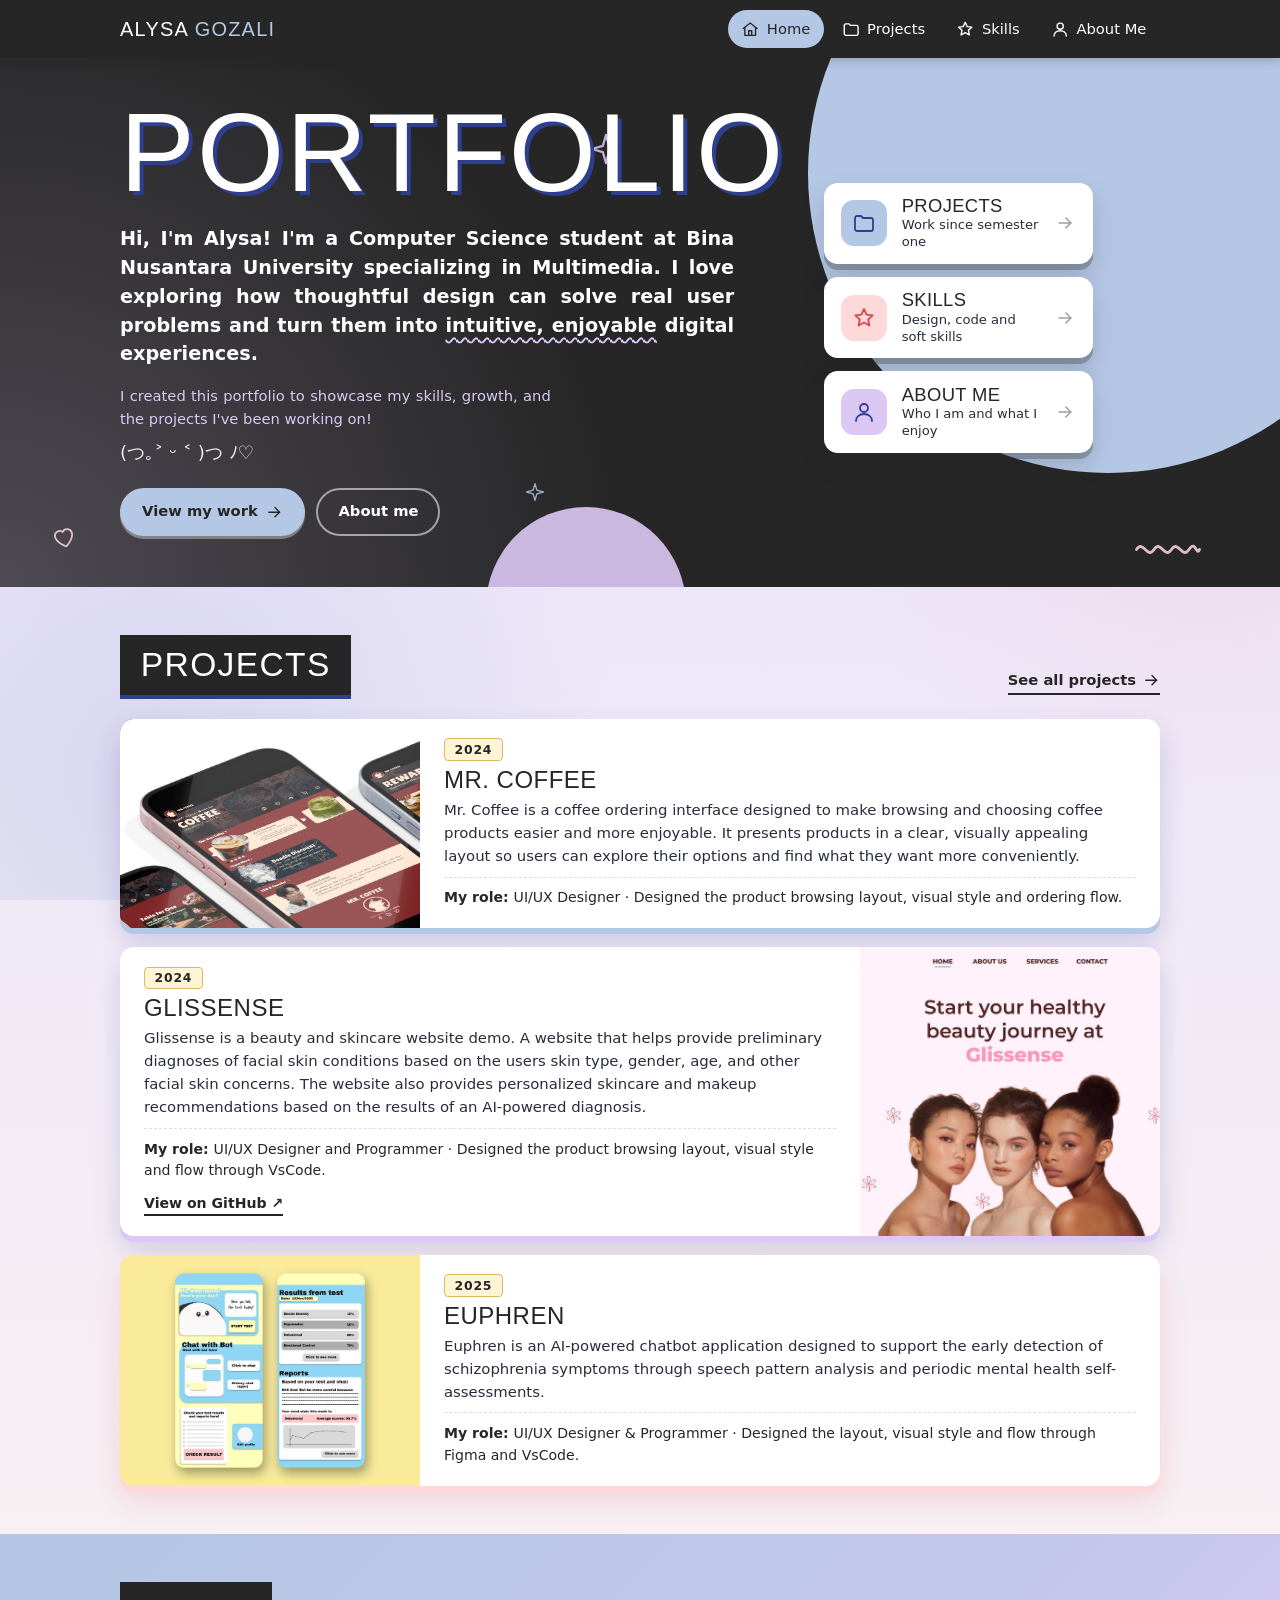
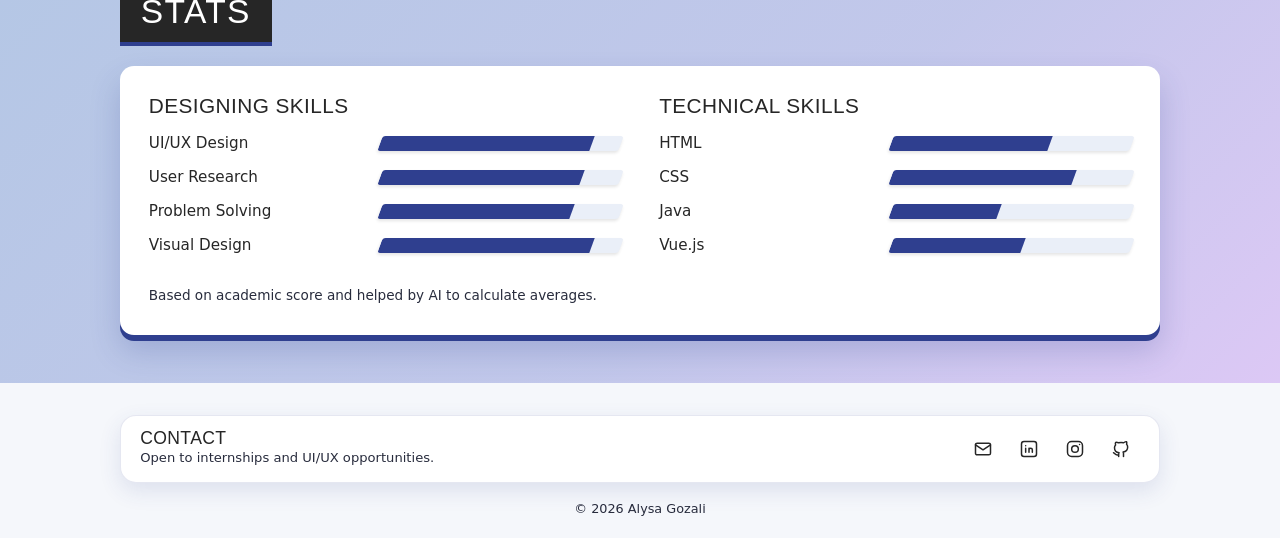
==== commit 0e80d8e3: "Update index.html" ====
--- a/index.html
+++ b/index.html
@@ -8,7 +8,7 @@
 <nav class="site-nav"><div class="container nav-inner"><a class="brand" href="index.html">Alysa <span>Gozali</span></a><button class="nav-toggle" aria-label="Toggle menu" aria-expanded="false"><svg class="icon" viewBox="0 0 24 24" aria-hidden="true"><path d="M4 7h16M4 12h16M4 17h16"/></svg></button><ul class="nav-links"><li><a href="index.html" class="active" aria-current=page><svg class="icon" viewBox="0 0 24 24" aria-hidden="true"><path d="M3 11l9-7 9 7"/><path d="M5 10v10h14V10"/><path d="M10 20v-6h4v6"/></svg>Home</a></li><li><a href="projects.html" class=""><svg class="icon" viewBox="0 0 24 24" aria-hidden="true"><path d="M3 7a2 2 0 012-2h4l2 2h8a2 2 0 012 2v9a2 2 0 01-2 2H5a2 2 0 01-2-2z"/></svg>Projects</a></li><li><a href="skills.html" class=""><svg class="icon" viewBox="0 0 24 24" aria-hidden="true"><path d="M12 3l2.6 5.6 6.1.7-4.5 4.2 1.2 6L12 16.5 6.6 19.5l1.2-6L3.3 9.3l6.1-.7z"/></svg>Skills</a></li><li><a href="about.html" class=""><svg class="icon" viewBox="0 0 24 24" aria-hidden="true"><circle cx="12" cy="8" r="4"/><path d="M4 21c0-4.4 3.6-7 8-7s8 2.6 8 7"/></svg>About Me</a></li></ul></div></nav>
 <header class="hero"><div class="doodles" aria-hidden="true"><svg class="dd d1" viewBox="0 0 24 24"><path d="M12 2l2.2 7.8L22 12l-7.8 2.2L12 22l-2.2-7.8L2 12l7.8-2.2z"/></svg><svg class="dd d2" viewBox="0 0 24 24"><path d="M12 21s-8-5.2-8-11a4.5 4.5 0 018-2.8A4.5 4.5 0 0120 10c0 5.8-8 11-8 11z"/></svg><svg class="dd d3" viewBox="0 0 24 24"><path d="M12 2l2.2 7.8L22 12l-7.8 2.2L12 22l-2.2-7.8L2 12l7.8-2.2z"/></svg><svg class="dd d4" viewBox="0 0 40 12"><path d="M2 6c4-6 6 6 10 0s6 6 10 0 6 6 10 0 4 4 6 0"/></svg></div><div class="container hero-inner">
 <div class="hero-text"><h1 class="hero-title">Portfolio</h1>
-<p class="hero-lead">Hi, I'm <span>Alysa</span>! I'm a Computer Science student at Bina Nusantara University specializing in Multimedia. I love exploring how thoughtful design can solve real user problems and turn them into <span class="squig">intuitive, enjoyable</span> digital experiences.</p>
+<p class="hero-lead">Hi, I'm Alysa! I'm a Computer Science student at Bina Nusantara University specializing in Multimedia. I love exploring how thoughtful design can solve real user problems and turn them into <span class="squig">intuitive, enjoyable</span> digital experiences.</p>
 <p class="hero-sub">I created this portfolio to showcase my skills, growth, and the projects I've been working on!</p>
 <p class="kaomoji">(つ｡˃ ᵕ ˂ )つ ﾉ♡</p>
 <div class="cta-row"><a class="btn btn-primary" href="projects.html">View my work <svg class="icon" viewBox="0 0 24 24" aria-hidden="true"><path d="M5 12h14"/><path d="M13 6l6 6-6 6"/></svg></a><a class="btn btn-ghost" href="about.html">About me</a></div></div>
